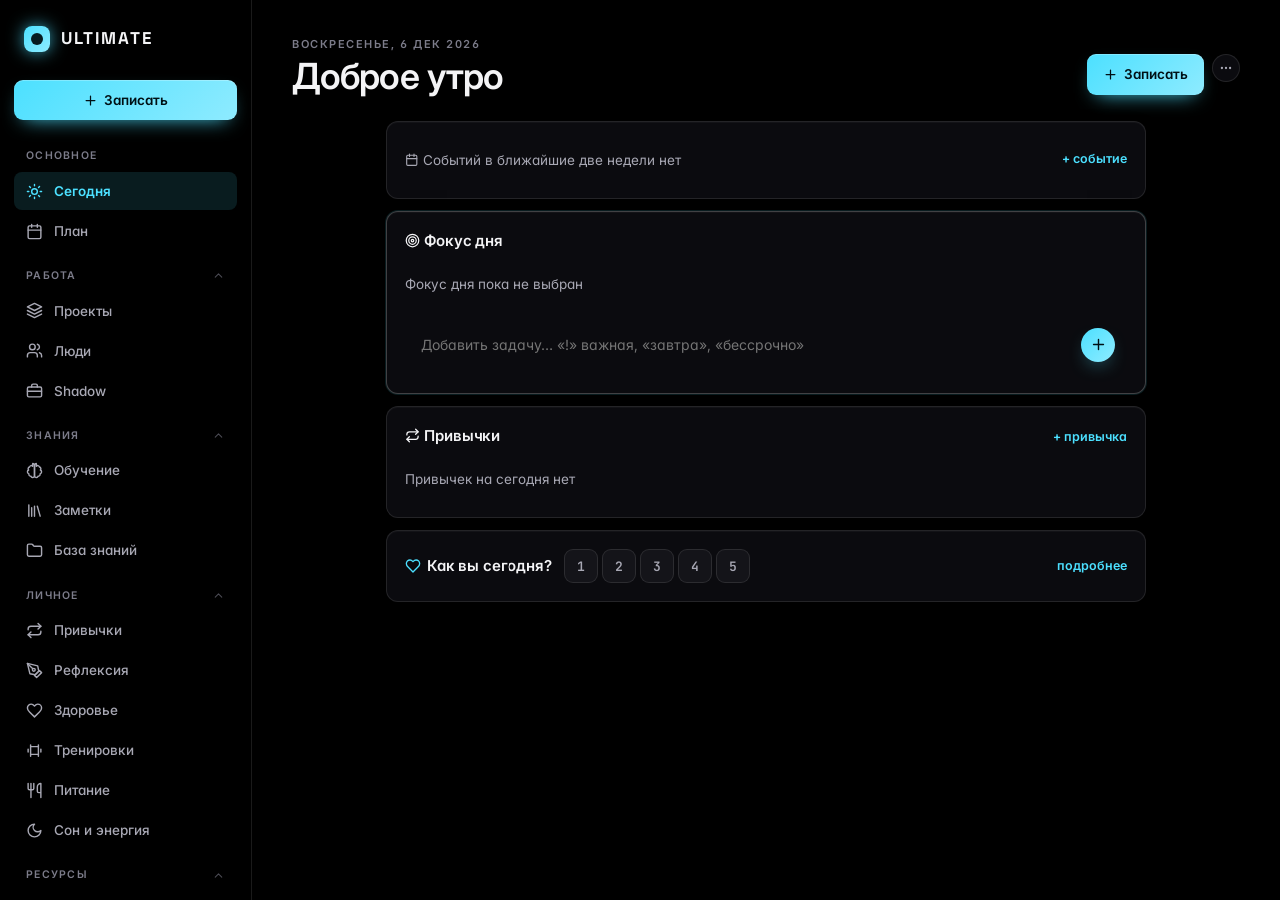
==== index.html @ a4c6749c "Реорганизация по ТЗ: единые модели задач и заметок, миграции, План, Shadow как представление, кнопка" ====
<!DOCTYPE html>
<html lang="ru">
<head>
<meta charset="UTF-8">
<meta name="viewport" content="width=device-width, initial-scale=1.0, viewport-fit=cover">
<title>ULTIMATE</title>
<meta name="description" content="ULTIMATE — личная эффективность: цели, привычки, здоровье, обучение, финансы, рефлексия.">
<meta name="theme-color" content="#F5F6F8" media="(prefers-color-scheme: light)">
<meta name="theme-color" content="#000000" media="(prefers-color-scheme: dark)">
<meta name="color-scheme" content="light dark">
<meta name="mobile-web-app-capable" content="yes">
<meta name="apple-mobile-web-app-capable" content="yes">
<meta name="apple-mobile-web-app-status-bar-style" content="black-translucent">
<meta name="apple-mobile-web-app-title" content="ULTIMATE">
<link rel="manifest" href="manifest.webmanifest">
<link rel="icon" href="icons/icon.svg" type="image/svg+xml">
<link rel="apple-touch-icon" href="icons/icon-180.png">
<link rel="preconnect" href="https://fonts.googleapis.com">
<link rel="preconnect" href="https://fonts.gstatic.com" crossorigin>
<link rel="stylesheet" href="https://fonts.googleapis.com/css2?family=Space+Grotesk:wght@500;600;700&family=Inter:wght@400;500;600;700&family=JetBrains+Mono:wght@400;500;600&display=swap">
<link rel="stylesheet" href="src/styles.css">
<link rel="stylesheet" href="src/css/plan.css">
<link rel="stylesheet" href="src/css/projects.css">
<link rel="stylesheet" href="src/css/people.css">
<link rel="stylesheet" href="src/css/notes.css">
<link rel="stylesheet" href="src/css/kb.css">
<link rel="stylesheet" href="src/css/habits.css">
<link rel="stylesheet" href="src/css/learning.css">
<link rel="stylesheet" href="src/css/journal.css">
<link rel="stylesheet" href="src/css/body.css">
</head>
<body>
<div id="app">
  <aside id="sidebar"></aside>
  <main id="main"><div id="page"></div></main>
</div>
<div id="modals"></div>
<div id="toasts"></div>
<div id="tooltip" role="tooltip"></div>
<canvas id="confetti"></canvas>
<script type="module" src="src/app.js"></script>
<script type="module" src="src/pwa.js"></script>
</body>
</html>
---- src/styles.css ----
/* ============================================================
   ULTIMATE — тема Deep Space: чёрный фон, редкие звёзды, циановый акцент.
   Шрифты: Space Grotesk (заголовки), Inter (текст), JetBrains Mono (цифры и моно).
   ============================================================ */
:root {
  --bg: #000000;
  --bg-glow-1: rgba(76, 224, 255, 0.13);
  --bg-glow-2: rgba(76, 224, 255, 0.04);
  --stars: 0.55;
  --surface: #0B0B0F;
  --surface-2: #141419;
  --surface-3: #1E1E25;
  --glass: rgba(0, 0, 0, 0.72);
  --fg: #F4F4F6;
  --fg-2: #A8A8B4;
  --fg-3: #7C7C8A;
  --line: rgba(255, 255, 255, 0.10);
  --line-2: rgba(255, 255, 255, 0.22);
  --accent: #4CE0FF;
  --accent-2: #8EEBFF;
  --accent-ink: #001015;
  --accent-soft: rgba(76, 224, 255, 0.12);
  --gold: #E2C068;
  --gold-soft: rgba(226, 192, 104, 0.14);
  --good: #3DDC97; --warn: #F2B544; --bad: #FF5C6C; --info: #5FA3F7;
  --good-soft: rgba(61,220,151,0.13); --warn-soft: rgba(242,181,68,0.14); --bad-soft: rgba(255,92,108,0.14); --info-soft: rgba(95,163,247,0.14);
  --c1:#4CE0FF; --c2:#3DDC97; --c3:#F2B544; --c4:#FF5C6C; --c5:#5FA3F7; --c6:#C98BFF; --c7:#2ED3C5; --c8:#C9A66B;
  --shadow: 0 1px 0 rgba(255,255,255,0.03) inset, 0 10px 30px -14px rgba(0,0,0,0.9);
  --shadow-hover: 0 1px 0 rgba(255,255,255,0.05) inset, 0 0 0 1px rgba(76,224,255,0.18), 0 24px 50px -20px rgba(0,0,0,0.9);
  --font-display: "Space Grotesk", "Inter", system-ui, sans-serif;
  --font-num: "JetBrains Mono", ui-monospace, SFMono-Regular, Menlo, monospace;
  --font-body: "Inter", system-ui, -apple-system, sans-serif;
  --font-mono: "JetBrains Mono", ui-monospace, SFMono-Regular, Menlo, monospace;
  --radius: 12px; --radius-s: 8px; --radius-xs: 6px;
  --shadow-modal: 0 40px 100px -20px rgba(0,0,0,0.45);
  --ease: cubic-bezier(.2,.8,.2,1);
  --spring: cubic-bezier(.34,1.56,.64,1);
  color-scheme: dark;
}

:root[data-theme="light"], :root:not([data-theme="dark"]).sys-light {
  --bg: #F5F6F8;
  --bg-glow-1: rgba(14, 165, 199, 0.10);
  --bg-glow-2: rgba(14, 165, 199, 0.04);
  --stars: 0;
  --surface: #FFFFFF;
  --surface-2: #EEF0F3;
  --surface-3: #E2E5EA;
  --glass: rgba(255, 255, 255, 0.78);
  --fg: #0E0F12;
  --fg-2: #4F535E;
  --fg-3: #767A86;
  --line: rgba(14, 15, 18, 0.09);
  --line-2: rgba(14, 15, 18, 0.16);
  --accent: #0891B2;
  --accent-2: #06B6D4;
  --accent-ink: #FFFFFF;
  --accent-soft: rgba(8, 145, 178, 0.11);
  --gold: #B8860B;
  --gold-soft: rgba(184, 134, 11, 0.12);
  --good: #16A34A; --warn: #D97706; --bad: #DC2626; --info: #2563EB;
  --good-soft: rgba(22,163,74,0.12); --warn-soft: rgba(217,119,6,0.14); --bad-soft: rgba(220,38,38,0.12); --info-soft: rgba(37,99,235,0.12);
  --c1:#0891B2; --c2:#16A34A; --c3:#D97706; --c4:#DC2626; --c5:#2563EB; --c6:#9333EA; --c7:#0D9488; --c8:#7C5E2A;
  --shadow: 0 1px 2px rgba(14,15,18,0.04), 0 8px 24px -12px rgba(14,15,18,0.10);
  --shadow-hover: 0 2px 4px rgba(14,15,18,0.05), 0 18px 40px -16px rgba(14,15,18,0.18);
  color-scheme: light;
}

* { box-sizing: border-box; }
html { scroll-behavior: smooth; }
html, body { height: 100%; }
html { background: var(--bg); }
body {
  margin: 0; background: var(--bg); color: var(--fg);
  font-family: var(--font-body); font-size: 14.5px; line-height: 1.5;
  -webkit-font-smoothing: antialiased; -moz-osx-font-smoothing: grayscale;
  font-feature-settings: "cv11", "ss01", "tnum";
  transition: background-color .4s var(--ease), color .4s var(--ease);
}
body::before {
  content: ""; position: fixed; inset: 0; z-index: -1; pointer-events: none;
  background:
    radial-gradient(900px 600px at 100% -10%, var(--bg-glow-1), transparent 60%),
    radial-gradient(700px 500px at 0% 110%, var(--bg-glow-2), transparent 60%);
  transition: opacity .6s;
}
/* Звёзды: несколько слоёв точек разного размера, видны только в тёмной теме */
body::after {
  content: ""; position: fixed; inset: 0; z-index: -1; pointer-events: none; opacity: var(--stars);
  background-image:
    radial-gradient(1px 1px at 12% 18%, #fff 50%, transparent 51%),
    radial-gradient(1px 1px at 33% 7%, #fff 50%, transparent 51%),
    radial-gradient(1.5px 1.5px at 58% 22%, #fff 50%, transparent 51%),
    radial-gradient(1px 1px at 79% 12%, #fff 50%, transparent 51%),
    radial-gradient(1px 1px at 91% 38%, #fff 50%, transparent 51%),
    radial-gradient(1px 1px at 66% 48%, #fff 50%, transparent 51%),
    radial-gradient(1.5px 1.5px at 24% 56%, #fff 50%, transparent 51%),
    radial-gradient(1px 1px at 45% 71%, #fff 50%, transparent 51%),
    radial-gradient(1px 1px at 85% 77%, #fff 50%, transparent 51%),
    radial-gradient(1px 1px at 8% 86%, #fff 50%, transparent 51%),
    radial-gradient(1.5px 1.5px at 52% 92%, #fff 50%, transparent 51%),
    radial-gradient(1px 1px at 70% 90%, #fff 50%, transparent 51%),
    radial-gradient(1px 1px at 38% 33%, #fff 50%, transparent 51%),
    radial-gradient(2px 2px at 96% 62%, var(--accent) 50%, transparent 51%),
    radial-gradient(1px 1px at 17% 41%, #fff 50%, transparent 51%);
  transition: opacity .6s;
}
button, input, select, textarea { font: inherit; color: inherit; }
button { cursor: pointer; }
a { color: var(--accent); text-decoration: none; }
h1, h2, h3, h4 { margin: 0; text-wrap: balance; letter-spacing: -0.01em; }
h2, h3, h4 { font-family: var(--font-body); font-weight: 600; }
p { margin: 0; }
svg[aria-hidden="true"] { width: 1em; height: 1em; vertical-align: -0.15em; flex-shrink: 0; }
::selection { background: var(--accent); color: var(--accent-ink); }
* { scrollbar-width: thin; scrollbar-color: var(--line-2) transparent; }
*::-webkit-scrollbar { width: 8px; height: 8px; }
*::-webkit-scrollbar-thumb { background: var(--line-2); border-radius: 8px; border: 2px solid transparent; background-clip: padding-box; }
*::-webkit-scrollbar-track { background: transparent; }

/* ---------- Layout ---------- */
#app { display: grid; grid-template-columns: 252px 1fr; min-height: 100%; }
#sidebar {
  position: sticky; top: 0; height: 100vh; display: flex; flex-direction: column; gap: 2px;
  padding: 22px 14px 16px; overflow-y: auto;
  background: var(--glass); backdrop-filter: blur(24px) saturate(1.4); -webkit-backdrop-filter: blur(24px) saturate(1.4);
  border-right: 1px solid var(--line);
}
#sidebar .brand { font-family: var(--font-display); font-weight: 700; font-size: 17px; letter-spacing: 0.12em; text-transform: uppercase; padding: 4px 10px 22px; display: flex; align-items: center; gap: 11px; }
#sidebar .brand .logo { width: 26px; height: 26px; border-radius: 8px; background: linear-gradient(135deg, var(--accent), var(--accent-2)); box-shadow: 0 0 18px -2px var(--accent); position: relative; }
#sidebar .brand .logo::after { content: ""; position: absolute; inset: 7px; border-radius: 50%; background: var(--accent-ink); opacity: .95; }
#sidebar .group { font-size: 10.5px; text-transform: uppercase; letter-spacing: 0.12em; color: var(--fg-3); font-weight: 600; padding: 16px 12px 6px; }
#sidebar nav { position: relative; display: flex; flex-direction: column; gap: 2px; }
#sidebar .indicator { position: absolute; left: 0; width: 100%; height: 38px; border-radius: 8px; background: var(--accent-soft); z-index: 0; transition: transform .35s var(--spring), opacity .2s; pointer-events: none; opacity: 0; }
.nav-item { position: relative; z-index: 1; display: flex; align-items: center; gap: 11px; padding: 9px 12px; height: 38px; border-radius: 8px; color: var(--fg-2); font-weight: 500; font-size: 13.5px; transition: color .2s, background .2s; }
.nav-item svg { width: 17px; height: 17px; flex-shrink: 0; transition: transform .25s var(--spring); }
.nav-item .t-short, .nav-more { display: none; }
.nav-item:hover { color: var(--fg); }
.nav-item:hover svg { transform: translateY(-1px) scale(1.08); }
.nav-item.active { color: var(--accent); font-weight: 600; }
#sidebar .foot { margin-top: auto; padding: 14px 6px 0; display: flex; align-items: center; justify-content: space-between; gap: 8px; border-top: 1px solid var(--line); }
#sidebar .foot .hint { font-size: 12px; color: var(--fg-3); }
.theme-toggle { width: 34px; height: 34px; border-radius: 50%; border: 1px solid var(--line); background: var(--surface); display: grid; place-items: center; color: var(--fg-2); transition: transform .3s var(--spring), color .2s; }
.theme-toggle:hover { transform: rotate(20deg) scale(1.05); color: var(--fg); }
.theme-toggle svg { width: 16px; height: 16px; }
#main { min-width: 0; }
#page { max-width: 1120px; margin: 0 auto; padding: 36px 40px 80px; }

/* ---------- Page furniture ---------- */
.page-head { display: flex; align-items: flex-end; justify-content: space-between; gap: 14px; margin-bottom: 26px; flex-wrap: wrap; }
.page-head .eyebrow { font-size: 11px; color: var(--fg-3); letter-spacing: 0.14em; text-transform: uppercase; font-weight: 600; margin-bottom: 6px; }
.page-head h1 { font-family: var(--font-display); font-size: 36px; font-weight: 600; line-height: 1; letter-spacing: -0.025em; }
.page-head .actions { display: flex; gap: 8px; flex-wrap: wrap; }
.section-title { display: flex; align-items: baseline; justify-content: space-between; margin: 26px 0 12px; gap: 10px; flex-wrap: wrap; }
.section-title h2 { font-size: 15px; font-weight: 600; letter-spacing: -0.005em; }
.section-title:first-child { margin-top: 0; }
.link { background: none; border: 0; color: var(--accent); font-weight: 600; font-size: 12.5px; padding: 0; transition: opacity .2s; }
.link:hover { opacity: .75; }

.card {
  background: var(--surface); border-radius: var(--radius); padding: 18px;
  box-shadow: var(--shadow); border: 1px solid var(--line); min-width: 0;
  transition: transform .35s var(--ease), box-shadow .35s var(--ease), border-color .3s;
}
.card:hover { box-shadow: var(--shadow-hover); border-color: var(--line-2); }
.card.pad-0 { padding: 0; overflow: hidden; }
.card h3 { font-size: 14px; font-weight: 600; margin-bottom: 10px; }
.stack { display: flex; flex-direction: column; gap: 12px; }
.stack.tight { gap: 6px; }
.row { display: flex; align-items: center; gap: 10px; }
.row.between { justify-content: space-between; }
.row.wrap { flex-wrap: wrap; }
.row.top { align-items: flex-start; }
.grow { flex: 1; min-width: 0; }
.grid-2 { display: grid; grid-template-columns: 1fr 1fr; gap: 14px; }
.grid-3 { display: grid; grid-template-columns: repeat(3, 1fr); gap: 14px; }
.grid-4 { display: grid; grid-template-columns: repeat(4, 1fr); gap: 14px; }
.grid-auto { display: grid; grid-template-columns: repeat(auto-fill, minmax(230px, 1fr)); gap: 14px; }
@media (max-width: 700px) { .grid-3, .grid-4 { grid-template-columns: 1fr 1fr; } }
@media (max-width: 480px) { .grid-2, .grid-3 { grid-template-columns: 1fr; } .grid-4 { grid-template-columns: 1fr 1fr; } .stat .value { font-size: 22px; } }

.label { font-size: 12px; color: var(--fg-2); font-weight: 500; }
.label.caps { text-transform: uppercase; letter-spacing: 0.1em; font-size: 10.5px; font-weight: 600; color: var(--fg-3); }
.value { font-family: var(--font-num); font-weight: 500; font-size: 24px; letter-spacing: -0.02em; font-variant-numeric: tabular-nums; line-height: 1.05; }
.value small { white-space: nowrap; font-size: 12.5px; font-weight: 500; color: var(--fg-3); margin-left: 4px; letter-spacing: 0; font-family: var(--font-body); }
.muted { color: var(--fg-2); }
.faint { color: var(--fg-3); }
.tiny { font-size: 12.5px; }
.small { font-size: 13px; }
.bold { font-weight: 600; }
.mono { font-family: var(--font-mono); font-variant-numeric: tabular-nums; font-size: 0.95em; }
.good { color: var(--good); } .warn { color: var(--warn); } .bad { color: var(--bad); } .accent { color: var(--accent); } .gold { color: var(--gold); }
.strike { text-decoration: line-through; color: var(--fg-3); }
.ellipsis { overflow: hidden; text-overflow: ellipsis; white-space: nowrap; }

.pill { display: inline-flex; align-items: center; gap: 5px; padding: 3px 9px; border-radius: 999px; font-size: 11.5px; font-weight: 600; background: var(--surface-2); color: var(--fg-2); white-space: nowrap; letter-spacing: 0.01em; }
.pill.good { background: var(--good-soft); color: var(--good); }
.pill.warn { background: var(--warn-soft); color: var(--warn); }
.pill.bad { background: var(--bad-soft); color: var(--bad); }
.pill.accent { background: var(--accent-soft); color: var(--accent); }
.pill.info { background: var(--info-soft); color: var(--info); }
.pill.gold { background: var(--gold-soft); color: var(--gold); }
.dot { width: 8px; height: 8px; border-radius: 50%; background: currentColor; display: inline-block; flex-shrink: 0; }

.chips { display: flex; gap: 8px; overflow-x: auto; padding-bottom: 4px; scrollbar-width: none; }
.chips::-webkit-scrollbar { display: none; }
.chip { border: 1px solid var(--line); background: var(--surface); border-radius: 999px; padding: 7px 13px; font-size: 12.5px; font-weight: 500; color: var(--fg-2); white-space: nowrap; transition: all .2s var(--ease); }
.chip:hover { border-color: var(--line-2); color: var(--fg); transform: translateY(-1px); }
.chip.active { background: var(--fg); color: var(--bg); border-color: var(--fg); }

.btn {
  border: 0; border-radius: 9px; padding: 10px 16px; font-weight: 600; font-size: 13.5px;
  background: linear-gradient(135deg, var(--accent), var(--accent-2)); color: var(--accent-ink);
  display: inline-flex; align-items: center; gap: 6px; justify-content: center; white-space: nowrap;
  box-shadow: 0 8px 20px -10px var(--accent), inset 0 1px 0 rgba(255,255,255,0.25);
  transition: transform .2s var(--spring), box-shadow .25s, filter .2s;
}
.btn:hover { transform: translateY(-1px); box-shadow: 0 12px 26px -10px var(--accent), inset 0 1px 0 rgba(255,255,255,0.25); filter: brightness(1.04); }
.btn:active { transform: translateY(0) scale(.98); }
.btn svg { width: 15px; height: 15px; }
.btn.secondary { background: var(--surface-2); color: var(--fg); box-shadow: none; border: 1px solid var(--line); }
.btn.secondary:hover { box-shadow: none; background: var(--surface-3); }
.btn.ghost { background: none; color: var(--fg-2); box-shadow: none; }
.btn.ghost:hover { box-shadow: none; color: var(--fg); background: var(--surface-2); }
.btn.danger { background: var(--bad-soft); color: var(--bad); box-shadow: none; }
.btn.danger:hover { box-shadow: none; }
.btn.good { background: var(--good-soft); color: var(--good); box-shadow: none; }
.btn.good:hover { box-shadow: none; }
.btn.sm { padding: 6px 11px; font-size: 12.5px; border-radius: 7px; }
.btn.block { width: 100%; }
.btn:disabled { opacity: 0.5; cursor: default; transform: none; }
.icon-btn { width: 34px; height: 34px; border-radius: 50%; border: 1px solid var(--line); background: var(--surface); display: grid; place-items: center; color: var(--fg-2); flex-shrink: 0; transition: all .2s var(--spring); }
.icon-btn:hover { color: var(--fg); background: var(--surface-2); transform: scale(1.06); }
.icon-btn:active { transform: scale(.94); }
.icon-btn.primary { background: linear-gradient(135deg, var(--accent), var(--accent-2)); color: var(--accent-ink); border: 0; box-shadow: 0 8px 20px -10px var(--accent); }
.icon-btn svg { width: 17px; height: 17px; }
.icon-btn.sm { width: 28px; height: 28px; } .icon-btn.sm svg { width: 14px; height: 14px; }
.btn:focus-visible, .icon-btn:focus-visible, .chip:focus-visible, .nav-item:focus-visible, .check:focus-visible { outline: 2px solid var(--accent); outline-offset: 2px; }

/* ---------- Lists ---------- */
.list { display: flex; flex-direction: column; }
.list-item { display: flex; align-items: center; gap: 12px; padding: 11px 6px; margin: 0 -6px; border-bottom: 1px solid var(--line); border-radius: 10px; transition: background .2s; }
.list-item:last-child { border-bottom: 0; }
.list-item:hover { background: var(--surface-2); border-bottom-color: transparent; }
.list-item .main { flex: 1; min-width: 0; }
.list-item .title { font-weight: 500; font-size: 13.5px; }
.list-item .sub { font-size: 12px; color: var(--fg-2); margin-top: 2px; }
.list-item.clickable { cursor: pointer; }
.list-item.clickable:hover .title { color: var(--accent); }
.check { width: 22px; height: 22px; border-radius: 50%; border: 1.5px solid var(--line-2); background: var(--surface); display: grid; place-items: center; flex-shrink: 0; padding: 0; color: #fff; transition: all .25s var(--spring); }
.check:hover { border-color: var(--accent); transform: scale(1.08); }
.check svg { width: 12px; height: 12px; opacity: 0; transform: scale(.4); transition: all .25s var(--spring); }
.check.on { background: var(--good); border-color: var(--good); animation: pop-check .4s var(--spring); }
.check.on svg { opacity: 1; transform: scale(1); }
.check.sq { border-radius: 7px; }
@keyframes pop-check { 0% { transform: scale(.8) } 60% { transform: scale(1.15) } 100% { transform: scale(1) } }

/* ---------- Progress ---------- */
.bar { height: 7px; border-radius: 999px; background: var(--surface-2); overflow: hidden; position: relative; }
.bar > i { display: block; height: 100%; background: linear-gradient(90deg, var(--accent), var(--accent-2)); border-radius: 999px; box-shadow: 0 0 10px -2px var(--accent); transition: width .9s var(--ease); position: relative; }
.bar > i::after { content: ""; position: absolute; inset: 0; background: linear-gradient(90deg, transparent, rgba(255,255,255,.35), transparent); transform: translateX(-100%); animation: shimmer 2.8s ease-in-out infinite; }
.bar.thin { height: 5px; }
.bar.good > i { background: var(--good); } .bar.warn > i { background: var(--warn); } .bar.bad > i { background: var(--bad); } .bar.info > i { background: var(--info); }
@keyframes shimmer { 0%, 60% { transform: translateX(-100%) } 100% { transform: translateX(100%) } }
@media (prefers-reduced-motion: reduce) { .bar > i::after { animation: none; } }

/* ---------- Stat tiles ---------- */
.stat { background: var(--surface); border-radius: var(--radius); padding: 16px 18px; border: 1px solid var(--line); box-shadow: var(--shadow); display: flex; flex-direction: column; gap: 7px; min-width: 0; position: relative; overflow: hidden; transition: transform .35s var(--ease), box-shadow .35s var(--ease), border-color .3s; }
.stat::before { content: ""; position: absolute; top: -40px; right: -40px; width: 120px; height: 120px; border-radius: 50%; background: radial-gradient(circle, var(--accent-soft), transparent 70%); opacity: 0; transition: opacity .4s; }
.stat:hover { transform: translateY(-2px); box-shadow: var(--shadow-hover); border-color: var(--line-2); }
.stat:hover::before { opacity: 1; }
.stat .label { display: flex; align-items: center; gap: 6px; }
.stat .value { font-size: clamp(20px, 2.6vw, 28px); white-space: nowrap; }
.stat .sub { font-size: 11.5px; color: var(--fg-3); }

/* ---------- Forms ---------- */
.form { display: flex; flex-direction: column; gap: 12px; }
.field { display: flex; flex-direction: column; gap: 5px; }
.field > label { font-size: 11.5px; color: var(--fg-2); font-weight: 600; letter-spacing: 0.01em; }
.field input, .field select, .field textarea, .input { width: 100%; border: 1px solid var(--line); background: var(--surface-2); border-radius: 9px; padding: 10px 12px; font-size: 14px; color: var(--fg); outline: none; transition: border-color .2s, box-shadow .2s, background .2s; }
.field input:hover, .field select:hover, .field textarea:hover, .input:hover { border-color: var(--line-2); }
.field input:focus, .field select:focus, .field textarea:focus, .input:focus { border-color: var(--accent); background: var(--surface); box-shadow: 0 0 0 4px var(--accent-soft); }
.field textarea { min-height: 80px; resize: vertical; }
.field .hint { font-size: 11.5px; color: var(--fg-3); }
.form-row { display: grid; grid-template-columns: repeat(auto-fit, minmax(120px, 1fr)); gap: 10px; }
.inline-input { border: 1px solid transparent; background: transparent; padding: 4px 6px; border-radius: 6px; width: 100%; }
.inline-input:focus { border-color: var(--line); background: var(--bg); outline: none; }
.seg { display: inline-flex; background: var(--surface-2); border-radius: 9px; padding: 3px; gap: 2px; border: 1px solid var(--line); }
.seg button { border: 0; background: transparent; padding: 6px 13px; border-radius: 8px; font-size: 12.5px; font-weight: 600; color: var(--fg-2); transition: all .25s var(--ease); }
.seg button:hover { color: var(--fg); }
.seg button.active { background: var(--surface); color: var(--fg); box-shadow: 0 1px 3px rgba(0,0,0,.08), 0 0 0 1px var(--line); }
.rating { display: inline-flex; gap: 5px; }
.rating button { width: 36px; height: 36px; border-radius: 10px; border: 1px solid var(--line); background: var(--surface-2); font-weight: 600; color: var(--fg-2); transition: all .2s var(--spring); }
.rating button:hover { transform: translateY(-2px) scale(1.06); border-color: var(--line-2); }
.rating button.active { background: linear-gradient(135deg, var(--accent), var(--accent-2)); border-color: transparent; color: var(--accent-ink); transform: scale(1.08); box-shadow: 0 8px 18px -8px var(--accent); }

/* ---------- Modal ---------- */
.modal-backdrop { position: fixed; inset: 0; background: rgba(8,8,12,0.45); backdrop-filter: blur(8px); -webkit-backdrop-filter: blur(8px); display: flex; align-items: center; justify-content: center; z-index: 100; padding: 16px; animation: fade .2s; }
.modal { background: var(--surface); border-radius: 16px; width: 100%; max-width: 560px; max-height: calc(100vh - 32px); overflow-y: auto; box-shadow: var(--shadow-modal); border: 1px solid var(--line-2); animation: pop .32s var(--spring); }
.modal.wide { max-width: 760px; }
.modal-head { display: flex; align-items: center; justify-content: space-between; padding: 20px 22px 10px; }
.modal-head h2 { font-family: var(--font-display); font-size: 22px; font-weight: 600; letter-spacing: -0.02em; }
.modal-body { padding: 6px 22px 16px; }
.modal-foot { display: flex; justify-content: flex-end; gap: 8px; padding: 10px 22px 20px; flex-wrap: wrap; }
.modal-foot .left { margin-right: auto; }
@keyframes fade { from { opacity: 0 } to { opacity: 1 } }
@keyframes pop { from { transform: translateY(14px) scale(.97); opacity: 0 } to { transform: none; opacity: 1 } }
@media (max-width: 600px) {
  .modal-backdrop { align-items: flex-end; padding: 0; }
  .modal { border-radius: 20px 20px 0 0; max-height: 92vh; border-bottom: 0; }
  .modal-foot { padding-bottom: calc(16px + env(safe-area-inset-bottom, 0px)); }
}
/* ---------- Боковое меню (телефон) ---------- */
.drawer-backdrop { position: fixed; inset: 0; z-index: 110; background: rgba(0,0,0,0); transition: background .25s; }
.drawer-backdrop.open { background: rgba(0,0,0,.55); }
.drawer-backdrop.closing { background: rgba(0,0,0,0); }
.drawer { position: absolute; top: 0; bottom: 0; left: 0; width: min(300px, 84vw); background: var(--surface); border-right: 1px solid var(--line-2); display: flex; flex-direction: column; transform: translateX(-100%); transition: transform .28s var(--ease); box-shadow: 30px 0 80px -30px rgba(0,0,0,.8); padding: calc(10px + env(safe-area-inset-top, 0px)) 12px calc(12px + env(safe-area-inset-bottom, 0px)); overflow-y: auto; }
.drawer-backdrop.open .drawer { transform: none; }
.drawer-backdrop.closing .drawer { transform: translateX(-100%); }
.drawer-head { display: flex; align-items: center; justify-content: space-between; padding: 6px 4px 12px; }
.drawer-head .brand { font-family: var(--font-display); font-weight: 700; font-size: 16px; letter-spacing: 0.12em; text-transform: uppercase; display: flex; align-items: center; gap: 10px; }
.drawer-head .logo { width: 24px; height: 24px; border-radius: 7px; background: linear-gradient(135deg, var(--accent), var(--accent-2)); box-shadow: 0 0 16px -2px var(--accent); position: relative; }
.drawer-head .logo::after { content: ""; position: absolute; inset: 6px; border-radius: 50%; background: var(--accent-ink); opacity: .95; }
.drawer-nav { display: flex; flex-direction: column; gap: 2px; }
.drawer-nav .group { font-size: 10.5px; text-transform: uppercase; letter-spacing: 0.12em; color: var(--fg-3); font-weight: 600; padding: 14px 12px 6px; }
.drawer-nav .nav-item { display: flex; flex-direction: row; align-items: center; gap: 12px; padding: 11px 12px; height: auto; min-height: 44px; border-radius: 10px; font-size: 14px; font-weight: 500; color: var(--fg-2); text-align: left; }
.drawer-nav .nav-item svg { width: 19px; height: 19px; }
.drawer-nav .nav-item.active { background: var(--accent-soft); color: var(--accent); font-weight: 600; }
.drawer-foot { margin-top: auto; padding: 14px 4px 0; border-top: 1px solid var(--line); display: flex; align-items: center; justify-content: space-between; gap: 8px; }

/* ---------- Проекты ---------- */
.pgrid { grid-template-columns: repeat(auto-fill, minmax(300px, 1fr)); }
.pcard { border-left: 3px solid var(--pc); }
.pcard.is-done { opacity: .72; }
.pcard-title { font-weight: 600; font-size: 15.5px; cursor: pointer; letter-spacing: -0.01em; color: var(--fg); display: flex; align-items: center; gap: 4px; }
.pcard-title svg { width: 14px; height: 14px; color: var(--fg-3); }
.stream.is-done { opacity: .7; }
.pcard-title:hover { color: var(--accent); }
.pcard-desc { display: -webkit-box; -webkit-line-clamp: 2; -webkit-box-orient: vertical; overflow: hidden; }
.pcard-next { background: var(--surface-2); border-radius: var(--radius-s); padding: 8px 10px; }
.pcard-next svg { color: var(--accent); }
.plog { display: flex; flex-direction: column; gap: 4px; border-top: 1px solid var(--line); padding-top: 8px; }
.plog-item { display: flex; align-items: flex-start; gap: 8px; font-size: 12.5px; }
.plog-date { color: var(--fg-3); font-size: 11px; white-space: nowrap; padding-top: 2px; min-width: 52px; }
.plog-text { flex: 1; min-width: 0; color: var(--fg-2); white-space: pre-wrap; }
.plog-del { width: 22px; height: 22px; opacity: 0; transition: opacity .2s; }
.plog-item:hover .plog-del { opacity: 1; }
@media (hover: none) { .plog-del { opacity: .6; } }
.pnotes { white-space: pre-wrap; font-size: 14px; line-height: 1.55; }

/* ---------- Визуализация целей ---------- */
.vstatement { cursor: pointer; background: linear-gradient(135deg, var(--surface), var(--surface-2)); }
.vstatement-text { font-family: var(--font-display); font-size: 19px; line-height: 1.45; white-space: pre-wrap; letter-spacing: -0.01em; }
.vboard { column-count: 3; column-gap: 12px; }
@media (max-width: 900px) { .vboard { column-count: 2; } }
.vtile { position: relative; break-inside: avoid; margin: 0 0 12px; border-radius: var(--radius); overflow: hidden; cursor: pointer; border: 1px solid var(--line); background: var(--surface); transition: transform .3s var(--ease), box-shadow .3s var(--ease); }
.vtile:hover { transform: translateY(-2px); box-shadow: var(--shadow-hover); }
.vimg img { display: block; width: 100%; height: 100%; object-fit: cover; }
.vimg figcaption { position: absolute; left: 0; right: 0; bottom: 0; padding: 26px 12px 10px; background: linear-gradient(180deg, transparent, rgba(0,0,0,.75)); color: #fff; font-size: 12.5px; font-weight: 500; display: flex; justify-content: space-between; align-items: flex-end; gap: 8px; }
.vimg figcaption .tag { background: rgba(255,255,255,.18); color: #fff; }
.vtext { padding: 18px 16px 14px; display: flex; flex-direction: column; gap: 10px; background: var(--accent-soft); border-color: transparent; }
.vquote { font-family: var(--font-display); font-size: 17px; line-height: 1.35; font-weight: 600; letter-spacing: -0.01em; white-space: pre-wrap; }
.vtile-ctl { position: absolute; top: 8px; right: 8px; display: flex; gap: 4px; opacity: 0; transition: opacity .2s; }
.vtile:hover .vtile-ctl { opacity: 1; }
@media (hover: none) { .vtile-ctl { opacity: .7; } }
.vtile-ctl .icon-btn { background: rgba(0,0,0,.55); color: #fff; border-color: transparent; }
.card.is-pinned { border-color: var(--accent); box-shadow: 0 0 0 1px var(--accent-soft), var(--shadow); }

/* ---------- Помощник ---------- */
.ai-fab { position: fixed; right: 22px; bottom: 22px; z-index: 90; width: 52px; height: 52px; border-radius: 50%; border: 0; background: linear-gradient(135deg, var(--accent), var(--accent-2)); color: var(--accent-ink); display: grid; place-items: center; box-shadow: 0 10px 30px -8px var(--accent), 0 0 0 1px rgba(255,255,255,.08); cursor: pointer; transition: transform .25s var(--spring), box-shadow .25s; }
.ai-fab:hover { transform: translateY(-2px) scale(1.04); }
.ai-fab svg { width: 22px; height: 22px; }
.ai-wrap { position: fixed; inset: 0; z-index: 120; }
.ai-backdrop { position: absolute; inset: 0; background: rgba(0,0,0,0); transition: background .22s; }
.ai-wrap.open .ai-backdrop { background: rgba(0,0,0,.45); }
.ai-panel { position: absolute; top: 0; right: 0; bottom: 0; width: min(440px, 100vw); background: var(--surface); border-left: 1px solid var(--line-2); display: flex; flex-direction: column; transform: translateX(100%); transition: transform .26s var(--ease); box-shadow: -30px 0 80px -30px rgba(0,0,0,.8); }
.ai-wrap.open .ai-panel { transform: none; }
.ai-head { display: flex; align-items: center; justify-content: space-between; padding: calc(12px + env(safe-area-inset-top, 0px)) 14px 10px; border-bottom: 1px solid var(--line); }
.ai-spark { width: 28px; height: 28px; border-radius: 8px; background: var(--accent-soft); color: var(--accent); display: grid; place-items: center; }
.ai-spark svg { width: 15px; height: 15px; }
.ai-model { text-transform: none; }
.ai-messages { flex: 1; overflow-y: auto; padding: 14px; display: flex; flex-direction: column; gap: 10px; }
.ai-empty { color: var(--fg-2); font-size: 13.5px; line-height: 1.5; display: flex; flex-direction: column; align-items: center; text-align: center; gap: 10px; padding: 30px 10px; }
.ai-empty svg { width: 26px; height: 26px; color: var(--accent); }
.ai-msg { display: flex; flex-direction: column; gap: 6px; max-width: 92%; }
.ai-msg.user { align-self: flex-end; align-items: flex-end; }
.ai-msg.assistant { align-self: flex-start; }
.ai-bubble { padding: 10px 13px; border-radius: 14px; font-size: 13.5px; line-height: 1.5; background: var(--surface-2); border: 1px solid var(--line); }
.ai-msg.user .ai-bubble { background: var(--accent); color: var(--accent-ink); border-color: transparent; border-bottom-right-radius: 4px; white-space: pre-wrap; }
.ai-msg.assistant .ai-bubble { border-bottom-left-radius: 4px; }
.ai-bubble p { margin: 0 0 8px; } .ai-bubble p:last-child { margin-bottom: 0; }
.ai-bubble ul, .ai-bubble ol { margin: 0 0 8px; padding-left: 20px; } .ai-bubble li { margin: 3px 0; }
.ai-bubble .ai-h { font-weight: 700; margin-top: 6px; }
.ai-bubble code { font-family: var(--font-mono); font-size: 12px; background: var(--surface-3); padding: 1px 5px; border-radius: 5px; }
.ai-typing { color: var(--fg-3); animation: ai-pulse 1s ease-in-out infinite; }
@keyframes ai-pulse { 50% { opacity: .4; } }
.ai-action { font-size: 12px; color: var(--good); background: var(--good-soft); padding: 6px 10px; border-radius: 10px; display: flex; gap: 6px; align-items: center; }
.ai-action svg { width: 13px; height: 13px; flex-shrink: 0; }
.ai-prompts { display: flex; gap: 6px; overflow-x: auto; padding: 8px 14px; border-top: 1px solid var(--line); scrollbar-width: none; }
.ai-prompts::-webkit-scrollbar { display: none; }
.ai-prompts .chip { flex-shrink: 0; font-size: 12px; padding: 6px 11px; }
.ai-setup { font-size: 13px; color: var(--fg-2); padding: 4px 0; }
.ai-form { display: flex; align-items: flex-end; gap: 8px; padding: 10px 14px calc(12px + env(safe-area-inset-bottom, 0px)); border-top: 1px solid var(--line); background: var(--surface); }
.ai-input { flex: 1; resize: none; border: 1px solid var(--line); background: var(--surface-2); border-radius: 12px; padding: 10px 12px; font-size: 14px; color: var(--fg); outline: none; max-height: 140px; line-height: 1.4; }
.ai-input:focus { border-color: var(--accent); box-shadow: 0 0 0 4px var(--accent-soft); }
.ai-form .icon-btn { width: 40px; height: 40px; }
.ai-mic.rec { background: var(--bad-soft); color: var(--bad); animation: ai-pulse 1s infinite; }
@media (max-width: 860px) {
  .ai-fab { right: 14px; bottom: calc(78px + env(safe-area-inset-bottom, 0px)); width: 48px; height: 48px; }
  .ai-panel { width: 100vw; border-left: 0; }
  .ai-input { font-size: 16px; }
}

/* ---------- Заметки ---------- */
.ngrid { grid-template-columns: repeat(auto-fill, minmax(280px, 1fr)); }
.ncard { display: flex; flex-direction: column; gap: 8px; }
.ncard-title { font-weight: 600; font-size: 15px; line-height: 1.3; cursor: pointer; letter-spacing: -0.01em; }
.ncard-title:hover { color: var(--accent); }
.ncard-src { line-height: 1.4; }
.ncard-quote { font-family: var(--font-display); font-size: 15px; line-height: 1.5; border-left: 3px solid var(--gold); padding-left: 10px; color: var(--fg); }
.ncard .tag { cursor: pointer; }
.ncard .tag.active { background: var(--accent-soft); color: var(--accent); }
.ntags { flex-wrap: wrap; overflow: visible; mask-image: none; -webkit-mask-image: none; }
.nsource { margin-bottom: 22px; }
.nsource .section-title h2 { display: flex; align-items: center; gap: 8px; font-size: 16px; }
@media (max-width: 860px) { .ntags { flex-wrap: nowrap; overflow-x: auto; } }

/* ---------- Главная ---------- */
.focus-card { border-color: var(--line-2); box-shadow: 0 0 0 1px var(--accent-soft), var(--shadow); }
.focus-item { padding: 12px 6px; }
.focus-item .title { font-size: 15.5px; font-weight: 600; }
.focus-item .check { width: 26px; height: 26px; }
.quick-add { padding: 10px 12px; }
.quick-add .input { border: 0; background: transparent; padding: 8px 4px; }
.habit-row { display: flex; flex-wrap: wrap; gap: 8px; }
.habit-chip { display: inline-flex; align-items: center; gap: 7px; padding: 8px 12px 8px 10px; border-radius: 999px; border: 1px solid var(--line); background: var(--surface-2); color: var(--fg-2); font-size: 13px; font-weight: 500; cursor: pointer; transition: all .2s var(--spring); }
.habit-chip:hover { border-color: var(--line-2); color: var(--fg); transform: translateY(-1px); }
.habit-chip.done { background: var(--good-soft); color: var(--good); border-color: transparent; }
.habit-chip.done .hc-name { text-decoration: line-through; opacity: .8; }
.habit-chip .hc-icon { font-size: 15px; line-height: 1; }
.habit-chip .hc-cnt { font-family: var(--font-mono); font-size: 11px; opacity: .8; }
.habit-row.editing .habit-chip { animation: blk-wiggle 1.8s ease-in-out infinite; }
.hc-x { display: grid; place-items: center; width: 18px; height: 18px; border-radius: 50%; background: var(--bad-soft); color: var(--bad); margin-left: 2px; }
.hc-x svg { width: 11px; height: 11px; }
.qc-grid { display: grid; grid-template-columns: repeat(2, 1fr); gap: 12px; }
.qc-grid .label { margin-bottom: 6px; }
.qc-rate { display: inline-flex; gap: 4px; align-items: center; flex-wrap: wrap; }
.qc-rate button { width: 34px; height: 34px; border-radius: 9px; border: 1px solid var(--line); background: var(--surface-2); color: var(--fg-2); font-weight: 600; font-size: 13px; font-family: var(--font-num); transition: all .2s var(--spring); }
.qc-rate button:hover { transform: translateY(-1px); border-color: var(--line-2); color: var(--fg); }
.qc-rate button.active { background: var(--accent); color: var(--accent-ink); border-color: transparent; box-shadow: 0 0 14px -4px var(--accent); }
.next-item { padding: 8px 6px; margin: 0 -6px; border-radius: 10px; cursor: pointer; gap: 10px; transition: background .2s; }
.next-item:hover { background: var(--surface-2); }
.next-item.first .bold { font-size: 15px; }
.proj-mini { cursor: pointer; padding: 6px 6px; margin: 0 -6px; border-radius: 10px; transition: background .2s; }
.proj-mini:hover { background: var(--surface-2); }
.reflect textarea { min-height: 56px; }
@media (max-width: 600px) {
  .qc-grid { grid-template-columns: 1fr; gap: 10px; }
  .qc-rate button { width: 38px; height: 38px; }
  .habit-chip { padding: 9px 12px; }
}

/* ---------- Модульные страницы ---------- */
.blocks-cols { display: grid; grid-template-columns: 1fr 1fr; gap: 14px; align-items: start; }
.block > .card, .block > form.card { margin: 0; }
.layout-item { gap: 8px; }
.layout-item.is-off .title { color: var(--fg-3); text-decoration: line-through; }
.layout-item input[type="checkbox"] { width: 18px; height: 18px; accent-color: var(--accent); }

/* ---------- Люди ---------- */
.avatar { width: 38px; height: 38px; border-radius: 12px; display: inline-grid; place-items: center; color: #fff; font-weight: 700; font-size: 13px; letter-spacing: .02em; flex-shrink: 0; text-shadow: 0 1px 2px rgba(0,0,0,.3); }
.person-card { display: block; color: var(--fg); }
.person-card:hover { color: var(--fg); }

/* ---------- База знаний ---------- */
.kb-layout { display: grid; grid-template-columns: 260px 1fr; gap: 14px; align-items: start; }
@media (max-width: 860px) { .kb-layout { grid-template-columns: 1fr; } }
.kb-sections { display: flex; flex-direction: column; gap: 2px; }
.kb-sec { display: flex; align-items: center; gap: 9px; width: 100%; text-align: left; padding: 8px 10px; border-radius: 9px; border: 0; background: none; color: var(--fg-2); font-size: 13.5px; font-weight: 500; transition: background .2s, color .2s; }
.kb-sec:hover { background: var(--surface-2); color: var(--fg); }
.kb-sec.active { background: var(--accent-soft); color: var(--accent); font-weight: 600; }
.kb-ico { width: 22px; text-align: center; font-size: 15px; }
.kb-item { cursor: pointer; padding: 12px 14px; }
.kb-item:hover { border-color: var(--line-2); }
.kb-title { font-size: 22px; font-weight: 600; letter-spacing: -0.02em; }
.kb-body { font-size: 14.5px; line-height: 1.6; }
.kb-body p { margin: 0 0 10px; } .kb-body ul, .kb-body ol { margin: 0 0 10px; padding-left: 22px; } .kb-body li { margin: 3px 0; }
.kb-body .kb-h { font-weight: 700; margin: 16px 0 6px; } .kb-body h3.kb-h { font-size: 18px; } .kb-body h4.kb-h { font-size: 16px; } .kb-body h5.kb-h { font-size: 14.5px; }
.kb-body code { font-family: var(--font-mono); font-size: 12.5px; background: var(--surface-2); padding: 1px 5px; border-radius: 5px; }
.kb-quote { border-left: 3px solid var(--accent); padding: 4px 12px; margin: 0 0 10px; color: var(--fg-2); font-style: italic; }
.kb-editor { width: 100%; font-family: var(--font-mono); font-size: 13.5px; line-height: 1.55; min-height: 320px; }

/* ---------- Режим редактирования экрана ---------- */
.page-editing [data-block-id] { position: relative; }
.blk-edit { outline: 1.5px dashed var(--accent); outline-offset: 4px; border-radius: var(--radius); animation: blk-wiggle 2.4s ease-in-out infinite; }
.blk-edit:nth-child(2n) { animation-delay: -1.2s; }
@keyframes blk-wiggle { 0%, 100% { transform: rotate(0deg); } 25% { transform: rotate(-.25deg); } 75% { transform: rotate(.25deg); } }
.blk-tools { position: absolute; top: -12px; left: 10px; right: 10px; z-index: 5; display: flex; align-items: center; gap: 6px; pointer-events: none; }
.blk-tools > * { pointer-events: auto; }
.blk-handle { display: grid; place-items: center; width: 28px; height: 28px; border-radius: 8px; background: var(--accent); color: var(--accent-ink); cursor: grab; touch-action: none; box-shadow: 0 6px 16px -6px var(--accent); }
.blk-handle svg { width: 15px; height: 15px; }
.blk-name { font-size: 11px; font-weight: 600; background: var(--surface); border: 1px solid var(--line-2); padding: 3px 8px; border-radius: 999px; color: var(--fg-2); max-width: 60%; overflow: hidden; text-overflow: ellipsis; white-space: nowrap; }
.blk-hide { margin-left: auto; width: 26px; height: 26px; border-radius: 50%; border: 1px solid var(--line-2); background: var(--surface); color: var(--fg-2); display: grid; place-items: center; }
.blk-hide:hover { color: var(--bad); border-color: var(--bad); }
.blk-hide svg { width: 13px; height: 13px; }
.blk-dragging { opacity: .35; animation: none; }
.blk-ghost { position: fixed; z-index: 1000; pointer-events: none; opacity: .85; transform: scale(1.02); box-shadow: 0 30px 60px -20px rgba(0,0,0,.8); border-radius: var(--radius); background: var(--surface); animation: none; }
.blk-ghost .blk-tools { display: none; }
.edit-bar { position: sticky; top: 8px; z-index: 30; background: var(--surface); border: 1px solid var(--accent); border-radius: 14px; padding: 10px 14px; margin-bottom: 16px; box-shadow: 0 10px 30px -14px var(--accent); }
.page-editing .blocks-cols > .stack:empty, .page-editing .grid-2 > .stack:empty { min-height: 80px; border: 1.5px dashed var(--line-2); border-radius: var(--radius); }
[data-customize].active { background: var(--accent); color: var(--accent-ink); border-color: transparent; }
@media (max-width: 860px) { .edit-bar { top: calc(6px + env(safe-area-inset-top, 0px)); } .blk-tools { top: -10px; } }

/* ---------- Идеи ---------- */
.idea-dots { display: inline-flex; gap: 2px; vertical-align: middle; margin-left: 2px; }
.idea-dots i { width: 7px; height: 7px; border-radius: 50%; background: var(--surface-3); display: inline-block; }
.idea-dots.good i.on { background: var(--good); } .idea-dots.warn i.on { background: var(--warn); }

/* ---------- Календарь ---------- */
.cal-wd { display: grid; grid-template-columns: repeat(7, 1fr); gap: 6px; margin-bottom: 6px; font-size: 11px; text-transform: uppercase; letter-spacing: .1em; color: var(--fg-3); font-weight: 600; text-align: center; }
.cal-grid { display: grid; grid-template-columns: repeat(7, 1fr); gap: 6px; }
.cal-cell { min-height: 92px; background: var(--surface); border: 1px solid var(--line); border-radius: 12px; padding: 6px; cursor: pointer; transition: border-color .2s, background .2s; display: flex; flex-direction: column; gap: 4px; min-width: 0; }
.cal-cell:hover { border-color: var(--line-2); }
.cal-cell.is-out { opacity: .45; }
.cal-cell.is-today { border-color: var(--accent); box-shadow: 0 0 0 1px var(--accent-soft); }
.cal-cell.is-sel { background: var(--surface-2); }
.cal-num { font-family: var(--font-num); font-size: 12px; color: var(--fg-2); }
.cal-cell.is-today .cal-num { color: var(--accent); font-weight: 700; }
.cal-items { display: flex; flex-direction: column; gap: 3px; min-width: 0; }
.ci { font-size: 11px; line-height: 1.25; padding: 3px 6px; border-radius: 6px; background: var(--surface-2); color: var(--fg-2); border-left: 3px solid var(--fg-3); overflow: hidden; text-overflow: ellipsis; white-space: nowrap; cursor: pointer; }
.ci:hover { color: var(--fg); background: var(--surface-3); }
.ci.is-done { text-decoration: line-through; opacity: .6; }
.ci-event, .cal-dot.ci-event { border-left-color: var(--accent); }
.ci-task, .cal-dot.ci-task { border-left-color: var(--fg-2); }
.ci-deadline, .cal-dot.ci-deadline { border-left-color: var(--bad); }
.ci-shadow, .cal-dot.ci-shadow { border-left-color: var(--gold); }
.ci-commit, .cal-dot.ci-commit { border-left-color: var(--c6); }
.ci-health, .cal-dot.ci-health { border-left-color: var(--good); }
.cal-dot { width: 10px; height: 10px; border-radius: 3px; border-left: 3px solid var(--fg-3); background: var(--surface-3); display: inline-block; flex-shrink: 0; margin-right: 4px; }
.cal-row.ci-event .cal-dot { border-left-color: var(--accent); } .cal-row.ci-deadline .cal-dot { border-left-color: var(--bad); } .cal-row.ci-shadow .cal-dot { border-left-color: var(--gold); } .cal-row.ci-commit .cal-dot { border-left-color: var(--c6); } .cal-row.ci-health .cal-dot { border-left-color: var(--good); }
.cal-week { display: grid; grid-template-columns: repeat(7, 1fr); gap: 8px; }
.cal-col { background: var(--surface); border: 1px solid var(--line); border-radius: 12px; padding: 8px; min-height: 180px; display: flex; flex-direction: column; gap: 6px; min-width: 0; }
.cal-col.is-today { border-color: var(--accent); box-shadow: 0 0 0 1px var(--accent-soft); }
.cal-col-head { display: flex; align-items: baseline; gap: 6px; }
.cal-col-head b { font-family: var(--font-num); font-size: 18px; }
.cal-col-items { display: flex; flex-direction: column; gap: 4px; flex: 1; }
.cal-col .ci { white-space: normal; }
@media (max-width: 860px) {
  .cal-cell { min-height: 64px; padding: 4px; border-radius: 8px; }
  .cal-items .ci { display: none; }
  .cal-items::after { content: ""; }
  .cal-cell .cal-items { flex-direction: row; flex-wrap: wrap; gap: 3px; }
  .cal-cell .cal-items .ci { display: block; width: 7px; height: 7px; padding: 0; border-radius: 50%; border: 0; background: var(--fg-3); font-size: 0; }
  .cal-cell .cal-items .ci-event { background: var(--accent); } .cal-cell .cal-items .ci-deadline { background: var(--bad); } .cal-cell .cal-items .ci-shadow { background: var(--gold); } .cal-cell .cal-items .ci-commit { background: var(--c6); } .cal-cell .cal-items .ci-health { background: var(--good); }
  .cal-week { grid-template-columns: 1fr; }
  .cal-col { min-height: 0; flex-direction: row; align-items: flex-start; flex-wrap: wrap; }
  .cal-col-head { min-width: 54px; flex-direction: column; gap: 0; }
  .cal-col-items { min-width: 60%; }
}

/* ---------- Чемпионские послания ---------- */
.champ-line { font-family: var(--font-display); font-size: 14px; color: var(--accent); margin-top: 6px; letter-spacing: -0.005em; line-height: 1.4; max-width: 640px; cursor: pointer; }
.champ-line:hover { opacity: .85; }
.champ-src { font-size: 11px; color: var(--fg-3); font-family: var(--font-body); letter-spacing: .06em; text-transform: uppercase; margin-left: 4px; }
.tag.accent { background: var(--accent-soft); color: var(--accent); }
.page-head .champ-line { margin-top: 8px; }
@media (max-width: 860px) { .champ-line { font-size: 13px; } }

/* ---------- Toasts ---------- */
#toasts { position: fixed; bottom: 24px; left: 50%; transform: translateX(-50%); display: flex; flex-direction: column; gap: 8px; z-index: 200; pointer-events: none; }
.toast { background: var(--fg); color: var(--bg); padding: 10px 16px; border-radius: 999px; font-size: 13px; font-weight: 600; box-shadow: 0 16px 40px -10px rgba(0,0,0,0.4); animation: toast-in .4s var(--spring); display: flex; align-items: center; gap: 8px; }
.toast::before { content: ""; width: 6px; height: 6px; border-radius: 50%; background: var(--accent-2); box-shadow: 0 0 10px var(--accent-2); }
@keyframes toast-in { from { transform: translateY(16px) scale(.95); opacity: 0 } to { transform: none; opacity: 1 } }
@media (max-width: 860px) { #toasts { bottom: 96px; } }

/* ---------- Tables ---------- */
table.tbl { width: 100%; border-collapse: collapse; font-size: 13.5px; }
.tbl th { text-align: left; font-size: 10.5px; text-transform: uppercase; letter-spacing: 0.1em; color: var(--fg-3); font-weight: 600; padding: 8px 10px; border-bottom: 1px solid var(--line); }
.tbl td { padding: 10px; border-bottom: 1px solid var(--line); vertical-align: middle; transition: background .2s; }
.tbl tr:last-child td { border-bottom: 0; }
.tbl td.num, .tbl th.num { text-align: right; font-variant-numeric: tabular-nums; font-family: var(--font-num); }
.tbl tr.clickable { cursor: pointer; } .tbl tr.clickable:hover td { background: var(--surface-2); }

/* ---------- Empty ---------- */
.empty { text-align: center; padding: 32px 16px; color: var(--fg-3); font-size: 13.5px; }
.empty .big { font-size: 30px; margin-bottom: 8px; filter: grayscale(.2); }

/* ---------- Charts ---------- */
.chart { width: 100%; height: auto; display: block; overflow: visible; }
.chart text { font-family: var(--font-body); font-size: 10px; fill: var(--fg-3); }
.chart .grid { stroke: var(--line); stroke-width: 1; }
.chart rect { transition: opacity .2s, filter .2s; }
.chart rect:hover, .chart circle:hover { filter: brightness(1.15); }
.chart circle { transition: r .2s; }
.legend { display: flex; gap: 12px; flex-wrap: wrap; font-size: 12px; color: var(--fg-2); }
.legend .sw { width: 10px; height: 10px; border-radius: 3px; display: inline-block; margin-right: 5px; vertical-align: -1px; }
#tooltip { position: fixed; z-index: 300; pointer-events: none; background: var(--fg); color: var(--bg); font-size: 12px; font-weight: 600; padding: 6px 10px; border-radius: 9px; box-shadow: 0 10px 30px -10px rgba(0,0,0,.4); opacity: 0; transform: translate(-50%, -110%) translateY(4px); transition: opacity .15s, transform .15s var(--ease); white-space: nowrap; }
#tooltip.show { opacity: 1; transform: translate(-50%, -110%); }

/* ---------- Habit grid ---------- */
.hgrid { display: grid; grid-auto-flow: column; grid-template-rows: repeat(7, 12px); gap: 3px; }
.hgrid i { width: 12px; height: 12px; border-radius: 3.5px; background: var(--surface-2); display: block; transition: transform .2s var(--spring); }
.hgrid i:hover { transform: scale(1.3); }
.hgrid i.l1 { background: color-mix(in srgb, var(--accent) 35%, var(--surface-2)); }
.hgrid i.l2 { background: color-mix(in srgb, var(--accent) 65%, var(--surface-2)); }
.hgrid i.l3 { background: var(--accent); box-shadow: 0 0 10px -1px var(--accent); }
.week-dots { display: flex; gap: 4px; }
.week-dots i { width: 18px; height: 18px; border-radius: 6px; background: var(--surface-2); display: grid; place-items: center; font-size: 9px; color: var(--fg-3); font-style: normal; transition: transform .2s var(--spring); }
.week-dots i.on { background: var(--good); color: #fff; }
.week-dots i.today { outline: 2px solid var(--accent); outline-offset: 1px; }

/* ---------- Misc ---------- */
.divider { height: 1px; background: var(--line); margin: 6px 0; }
.tag { display: inline-block; padding: 2px 8px; border-radius: 6px; font-size: 11px; font-weight: 600; background: var(--surface-2); color: var(--fg-2); letter-spacing: 0.01em; }
.color-dot { width: 10px; height: 10px; border-radius: 50%; display: inline-block; flex-shrink: 0; }
.kbd { font-family: var(--font-mono); font-size: 10.5px; border: 1px solid var(--line-2); border-bottom-width: 2px; border-radius: 6px; padding: 1px 6px; color: var(--fg-2); background: var(--surface-2); }
.scroll-x { overflow-x: auto; }
details.acc > summary { cursor: pointer; font-weight: 600; list-style: none; display: flex; align-items: center; gap: 8px; }
details.acc > summary::-webkit-details-marker { display: none; }
.big-num { font-family: var(--font-num); font-weight: 500; font-size: 40px; letter-spacing: -0.03em; line-height: 1; font-variant-numeric: tabular-nums; }
.ring { width: 96px; height: 96px; }
.ring circle:nth-child(2) { transition: stroke-dashoffset 1.1s var(--ease); }

/* ---------- Появление ---------- */
#page > * { animation: rise .55s var(--ease) both; }
#page > *:nth-child(1) { animation-delay: .0s } #page > *:nth-child(2) { animation-delay: .05s } #page > *:nth-child(3) { animation-delay: .1s } #page > *:nth-child(4) { animation-delay: .15s } #page > *:nth-child(5) { animation-delay: .2s } #page > *:nth-child(n+6) { animation-delay: .25s }
#page.silent > * { animation: none; }
@keyframes rise { from { opacity: 0; transform: translateY(10px) } to { opacity: 1; transform: none } }
@media (prefers-reduced-motion: reduce) { *, *::before, *::after { animation-duration: .01ms !important; transition-duration: .01ms !important; } }

/* ---------- Командная палитра ---------- */
.cmdk-backdrop { position: fixed; inset: 0; z-index: 150; background: rgba(8,8,12,0.35); backdrop-filter: blur(10px); -webkit-backdrop-filter: blur(10px); display: flex; align-items: flex-start; justify-content: center; padding-top: 14vh; animation: fade .15s; }
.cmdk { width: 100%; max-width: 580px; background: var(--surface); border: 1px solid var(--line-2); border-radius: 20px; box-shadow: var(--shadow-modal); overflow: hidden; animation: pop .3s var(--spring); margin: 0 16px; }
.cmdk input { width: 100%; border: 0; outline: 0; background: transparent; padding: 18px 20px; font-size: 17px; color: var(--fg); border-bottom: 1px solid var(--line); }
.cmdk .list { max-height: 50vh; overflow-y: auto; padding: 8px; }
.cmdk .item { display: flex; align-items: center; gap: 12px; padding: 10px 12px; border-radius: 12px; cursor: pointer; color: var(--fg); font-size: 14px; }
.cmdk .item svg { width: 16px; height: 16px; color: var(--fg-3); }
.cmdk .item .k { margin-left: auto; font-size: 11px; color: var(--fg-3); }
.cmdk .item.sel { background: var(--accent-soft); color: var(--accent); }
.cmdk .item.sel svg { color: var(--accent); }
.cmdk .grp { font-size: 10.5px; text-transform: uppercase; letter-spacing: .12em; color: var(--fg-3); padding: 10px 12px 4px; font-weight: 600; }
.cmdk .foot { display: flex; gap: 14px; padding: 8px 16px 10px; font-size: 11px; color: var(--fg-3); border-top: 1px solid var(--line); }

/* ---------- Конфетти ---------- */
#confetti { position: fixed; inset: 0; pointer-events: none; z-index: 400; }

/* ---------- Мобильная версия (в конце файла, чтобы перекрывать общие правила) ---------- */
@media (max-width: 860px) {
  #app { grid-template-columns: 1fr; }
  /* Нижняя панель: 4 главные вкладки + «Ещё». Учитываем «бровь» и жест «домой» на iPhone. */
  #sidebar { position: fixed; inset: auto 0 0 0; height: auto; flex-direction: row; padding: 6px 4px calc(6px + env(safe-area-inset-bottom, 0px)); border-right: 0; border-top: 1px solid var(--line); overflow: visible; gap: 0; z-index: 20; }
  #sidebar nav { flex-direction: row; width: 100%; }
  #sidebar .brand, #sidebar .group, #sidebar .foot, #sidebar .indicator, .nav-secondary, .nav-item .t-full { display: none; }
  .nav-item, .nav-more { display: flex; flex: 1 1 0; flex-direction: column; gap: 4px; font-size: 10.5px; padding: 6px 2px; min-width: 0; height: auto; text-align: center; border: 0; background: none; border-radius: 10px; font-weight: 500; }
  .nav-item .t-short { display: block; white-space: nowrap; overflow: hidden; text-overflow: ellipsis; max-width: 100%; }
  .nav-item.nav-secondary { display: none; }
  .nav-item svg, .nav-more svg { width: 22px; height: 22px; }
  .nav-item.active svg { filter: drop-shadow(0 0 6px var(--accent)); }
  .nav-item:hover svg { transform: none; }
  /* Контент: отступ под статус-бар сверху и под панель снизу */
  #page { padding: calc(18px + env(safe-area-inset-top, 0px)) 16px calc(92px + env(safe-area-inset-bottom, 0px)); }
  /* Шапка страницы: заголовок не режется, кнопки действий во всю ширину */
  .page-head { flex-direction: column; align-items: stretch; gap: 12px; margin-bottom: 18px; }
  .page-head h1 { font-size: 28px; overflow-wrap: anywhere; }
  .page-head .actions { width: 100%; }
  .page-head .actions .btn { flex: 1 1 auto; justify-content: center; min-height: 42px; }
  /* Подсказки-чипы уходят за край — показываем это мягким затуханием */
  .chips { margin: 0 -16px; padding: 0 16px 4px; mask-image: linear-gradient(90deg, #000 calc(100% - 28px), transparent); -webkit-mask-image: linear-gradient(90deg, #000 calc(100% - 28px), transparent); }
  .chip { padding: 9px 14px; }
  /* Поля ввода ≥16px, иначе iPhone приближает экран при фокусе */
  .field input, .field select, .field textarea, .input, .inline-input, input[type="date"].input { font-size: 16px !important; }
  .field input, .field select, .input { min-height: 46px; }
  /* Крупнее цели для пальца */
  .icon-btn.sm { width: 36px; height: 36px; } .icon-btn.sm svg { width: 16px; height: 16px; }
  .check { width: 28px; height: 28px; } .check svg { width: 14px; height: 14px; }
  .btn.sm { padding: 8px 12px; min-height: 36px; }
  .list-item { padding: 12px 6px; gap: 10px; }
  .section-title { margin: 20px 0 10px; }
  .card { padding: 16px; }
}
@media (max-width: 600px) {
  /* Строка привычки: дни недели переносятся на вторую строку, чтобы название не сжималось */
  .list-item { flex-wrap: wrap; }
  .list-item .week-dots { order: 10; flex-basis: 100%; padding: 6px 0 0 48px; }
  .week-dots i { width: 24px; height: 24px; border-radius: 7px; font-size: 10px; }
  .stat { padding: 14px 14px; }
  .stat .value { font-size: 22px; }
}

/* ============================================================
   Реорганизация (docs/REDESIGN.md): навигация с группами, нижняя панель 4 + «+»,
   окно «Записать», меню «•••», вкладки, строка сводки, компактные пустые состояния.
   ============================================================ */
/* --- сайдбар: группы сворачиваются --- */
#sidebar .capture-btn { width: 100%; justify-content: center; margin: 4px 0 10px; }
#sidebar button.group { width: 100%; display: flex; align-items: center; justify-content: space-between; background: none; border: 0; cursor: pointer; text-align: left; }
#sidebar button.group .chev { width: 13px; height: 13px; opacity: .6; transition: transform .25s var(--ease); }
#sidebar button.group.open .chev { transform: rotate(180deg); }
#sidebar .group-items { display: flex; flex-direction: column; gap: 2px; }
#sidebar .group-items.collapsed { display: none; }
#sidebar .tabbar { display: none; }
#sidebar .nav-item { min-height: 38px; }
/* --- хаб «Работа» на телефоне --- */
#hub { display: none; }
/* --- меню «•••» --- */
.pmenu { position: relative; }
.pmenu-list { position: absolute; right: 0; top: calc(100% + 6px); min-width: 220px; background: var(--surface); border: 1px solid var(--line-2); border-radius: var(--radius); box-shadow: var(--shadow-modal); padding: 6px; z-index: 60; display: flex; flex-direction: column; gap: 2px; }
.pmenu-item { display: flex; align-items: center; gap: 10px; width: 100%; text-align: left; background: none; border: 0; padding: 10px 12px; border-radius: 8px; font-size: 13.5px; color: var(--fg); min-height: 40px; }
.pmenu-item svg { width: 15px; height: 15px; color: var(--fg-2); }
.pmenu-item:hover, .pmenu-item:focus-visible { background: var(--surface-2); outline: none; }
/* --- вкладки страницы --- */
.tabs { display: flex; gap: 2px; border-bottom: 1px solid var(--line); margin-bottom: 16px; overflow-x: auto; scrollbar-width: none; }
.tabs::-webkit-scrollbar { display: none; }
.tab { background: none; border: 0; border-bottom: 2px solid transparent; margin-bottom: -1px; padding: 10px 12px; font-size: 13.5px; font-weight: 600; color: var(--fg-2); white-space: nowrap; min-height: 44px; display: inline-flex; align-items: center; gap: 6px; }
.tab:hover { color: var(--fg); }
.tab.active { color: var(--fg); border-bottom-color: var(--accent); }
.tab-n { font-family: var(--font-num); font-size: 11.5px; color: var(--fg-3); }
/* --- строка сводки вместо карточек с цифрами --- */
.stat-line { display: flex; flex-wrap: wrap; gap: 6px 0; font-size: 13px; color: var(--fg-2); margin: -8px 0 16px; }
.stat-line .sep { font-style: normal; color: var(--fg-3); padding: 0 8px; }
.stat-line b { color: var(--fg); font-weight: 600; }
/* --- компактное пустое состояние --- */
.empty-act { text-align: center; padding: 22px 16px; border: 1px dashed var(--line-2); border-radius: var(--radius); color: var(--fg-2); font-size: 13.5px; display: flex; flex-direction: column; gap: 12px; align-items: center; }
.empty-act-text { max-width: 420px; line-height: 1.5; }
.empty-row { display: flex; align-items: center; justify-content: space-between; gap: 10px; flex-wrap: wrap; padding: 10px 0; color: var(--fg-2); font-size: 13.5px; }
/* --- окно «Записать» --- */
.cap-backdrop { position: fixed; inset: 0; z-index: 130; background: rgba(0,0,0,0); display: flex; align-items: flex-start; justify-content: center; padding: 10vh 16px 16px; transition: background .2s; }
.cap-backdrop.open { background: rgba(0,0,0,.55); }
.cap { width: min(640px, 100%); background: var(--surface); border: 1px solid var(--line-2); border-radius: 16px; box-shadow: var(--shadow-modal); padding: 14px 16px 12px; display: flex; flex-direction: column; gap: 10px; transform: translateY(12px); opacity: 0; transition: transform .22s var(--ease), opacity .22s; }
.cap-backdrop.open .cap { transform: none; opacity: 1; }
.cap-head { display: flex; align-items: center; gap: 10px; }
.cap-head b { font-size: 15px; }
.cap-head .icon-btn { margin-left: auto; }
.cap-input { width: 100%; resize: none; font-size: 16px; line-height: 1.45; padding: 12px 14px; border-radius: 12px; border: 1px solid var(--line-2); background: var(--surface-2); color: var(--fg); font-family: inherit; min-height: 64px; }
.cap-input:focus { outline: none; border-color: var(--accent); box-shadow: 0 0 0 3px var(--accent-soft); }
.cap-types { display: flex; gap: 6px; flex-wrap: wrap; }
.cap-types .chip { display: inline-flex; align-items: center; gap: 6px; min-height: 36px; }
.cap-types .chip svg { width: 14px; height: 14px; }
.cap-details { display: flex; flex-direction: column; gap: 10px; padding-top: 4px; }
.cap-details .form-row { display: grid; grid-template-columns: repeat(auto-fit, minmax(140px, 1fr)); gap: 8px; }
.cap-details .field { display: flex; flex-direction: column; gap: 4px; font-size: 12.5px; color: var(--fg-2); }
.cap-details .field input, .cap-details .field select { width: 100%; }
.cap-foot { display: flex; align-items: center; gap: 10px; }
.cap-foot .cap-hint { flex: 1; text-align: right; }
.cap-foot .link.active { color: var(--fg); }
/* --- панель помощника: не перекрывать, на телефоне во весь экран --- */
.ai-fab { bottom: calc(22px + env(safe-area-inset-bottom, 0px)); }
/* --- единые размеры касания --- */
.check { min-width: 24px; }
.tab-item:focus-visible, .tab-plus:focus-visible, .pmenu-item:focus-visible, .tab:focus-visible, .cap-types .chip:focus-visible, .link:focus-visible, .list-item .title[data-action]:focus-visible { outline: 2px solid var(--accent); outline-offset: 2px; }
/* --- тип элемента повестки виден не только цветом --- */
.kind-ico { display: inline-grid; place-items: center; width: 22px; height: 22px; border-radius: 6px; background: var(--surface-2); color: var(--fg-2); flex-shrink: 0; }
.kind-ico svg { width: 13px; height: 13px; }
.kind-ico.event { color: var(--accent); background: var(--accent-soft); }
.kind-ico.deadline { color: var(--warn); background: var(--warn-soft); }
.kind-ico.waiting { color: var(--gold); background: var(--gold-soft); }
.kind-ico.health { color: var(--good); background: var(--good-soft); }
/* --- сбалансированная сетка модульных страниц: мало данных — одна колонка --- */
.blocks-cols.one-col { grid-template-columns: 1fr; max-width: 760px; margin: 0 auto; }
.blocks-cols.one-col > .stack:empty { display: none; }

@media (max-width: 860px) {
  /* нижняя панель: Сегодня · План · + · Работа · Ещё */
  #sidebar nav:not(.tabbar), #sidebar .capture-btn { display: none; }
  #sidebar .tabbar { display: flex; width: 100%; align-items: stretch; }
  .tab-item { flex: 1 1 0; display: flex; flex-direction: column; align-items: center; justify-content: center; gap: 3px; min-height: 48px; font-size: 11px; font-weight: 500; color: var(--fg-2); background: none; border: 0; border-radius: 10px; padding: 4px 2px; min-width: 0; }
  .tab-item span { white-space: nowrap; overflow: hidden; text-overflow: ellipsis; max-width: 100%; }
  .tab-item svg { width: 22px; height: 22px; }
  .tab-item.active { color: var(--accent); }
  .tab-item.active svg { filter: drop-shadow(0 0 6px var(--accent)); }
  .tab-plus { flex: 0 0 56px; align-self: center; width: 48px; height: 48px; border-radius: 50%; border: 0; background: linear-gradient(135deg, var(--accent), var(--accent-2)); color: var(--accent-ink); display: grid; place-items: center; box-shadow: 0 8px 22px -8px var(--accent); margin: 0 4px; }
  .tab-plus svg { width: 24px; height: 24px; }
  /* хаб «Работа» */
  #hub { display: block; padding: calc(10px + env(safe-area-inset-top, 0px)) 16px 0; }
  #hub[hidden] { display: none; }
  .hub-seg { display: flex; width: 100%; }
  .hub-seg a { flex: 1; text-align: center; padding: 9px 6px; border-radius: 8px; font-size: 13px; font-weight: 600; color: var(--fg-2); min-height: 40px; display: flex; align-items: center; justify-content: center; }
  .hub-seg a.active { background: var(--surface); color: var(--fg); box-shadow: 0 1px 3px rgba(0,0,0,.08), 0 0 0 1px var(--line); }
  #hub:not([hidden]) + #page { padding-top: 14px; }
  /* окно «Записать» — лист снизу */
  .cap-backdrop { align-items: flex-end; padding: 0; }
  .cap { border-radius: 18px 18px 0 0; padding-bottom: calc(12px + env(safe-area-inset-bottom, 0px)); transform: translateY(40px); }
  .cap-foot .cap-hint { display: none; }
  /* помощник: над нижней панелью, панель во весь экран */
  .ai-fab { bottom: calc(84px + env(safe-area-inset-bottom, 0px)); right: 16px; width: 48px; height: 48px; }
  .ai-panel { width: 100vw; }
  /* меню «•••» занимает всю ширину */
  .pmenu-list { position: fixed; left: 12px; right: 12px; top: auto; bottom: calc(84px + env(safe-area-inset-bottom, 0px)); min-width: 0; }
  /* фильтры не обрезаются: переносятся строками */
  .chips { flex-wrap: wrap; overflow: visible; margin: 0; padding: 0; mask-image: none; -webkit-mask-image: none; }
  .chips.scroll { flex-wrap: nowrap; overflow-x: auto; }
  .seg { flex-wrap: wrap; }
  .tabs .tab { padding: 10px 10px; }
  .stat-line { font-size: 13px; }
  .list-item .title[data-action], .list-item .main[data-action] { min-height: 24px; }
}
/* настройки: модули */
.mod-list { display: flex; flex-direction: column; gap: 4px; margin-top: 8px; }
.mod-row { display: flex; align-items: center; justify-content: space-between; gap: 10px; padding: 6px 0; border-bottom: 1px solid var(--line); font-size: 13.5px; min-height: 44px; }
.mod-row:last-child { border-bottom: 0; }
.mod-row svg { width: 15px; height: 15px; color: var(--fg-2); }
/* главная: следующее событие, чек-ин, фокус */
.next-ev { display: flex; align-items: center; gap: 12px; cursor: pointer; }
.next-ev .main { flex: 1; min-width: 0; }
.next-ev-title { font-weight: 600; font-size: 15px; }
.qc-title { font-size: 15px; font-weight: 600; display: flex; align-items: center; gap: 6px; }
.qc-title svg { width: 16px; height: 16px; color: var(--accent); }
.habit-chip.auto { border-style: dashed; }
.focus-card .quick-add .input { min-height: 40px; }
/* выбор типа записи (Shadow) */
.chooser { display: flex; flex-direction: column; gap: 6px; }
.chooser-item { display: flex; align-items: center; gap: 12px; width: 100%; text-align: left; background: var(--surface-2); border: 1px solid var(--line); border-radius: 10px; padding: 10px 12px; min-height: 52px; color: var(--fg); }
.chooser-item:hover, .chooser-item:focus-visible { border-color: var(--accent); outline: none; }
.chooser-item svg { width: 18px; height: 18px; color: var(--accent); flex-shrink: 0; }
.chooser-item span { display: flex; flex-direction: column; gap: 2px; }
.chooser-item small { color: var(--fg-2); font-size: 12px; }
.pmenu-list[hidden], .cap-details[hidden], #hub[hidden] { display: none; }
@media (max-width: 860px) { .page-head .btn[data-capture] { display: none; } }
.page-head .stat-line { margin: 8px 0 0; }
@media (max-width: 480px) { .tabs { flex-wrap: wrap; } .tabs .tab { padding: 9px 9px; min-height: 40px; font-size: 13px; } }
---- src/css/plan.css ----
/* Раздел «План» (src/pages/plan.js): полоска дней недели, строки повестки, легенда, вкладки. */

/* --- полоска дней недели --- */
.wstrip { margin-bottom: 12px; }
.wstrip-nav { display: flex; align-items: center; gap: 6px; margin-bottom: 8px; }
.wstrip-label { flex: 1; font-size: 13px; min-width: 0; overflow: hidden; text-overflow: ellipsis; white-space: nowrap; }
.wstrip-days { display: grid; grid-template-columns: repeat(7, 1fr); gap: 4px; }
.wday { display: flex; flex-direction: column; align-items: center; justify-content: center; gap: 1px; min-height: 52px; padding: 6px 2px; border: 1px solid var(--line); border-radius: 12px; background: var(--surface); color: var(--fg-2); transition: all .2s var(--ease); min-width: 0; }
.wday .wd { font-size: 10.5px; text-transform: uppercase; letter-spacing: .08em; font-weight: 600; }
.wday .dn { font-family: var(--font-num); font-size: 16px; font-weight: 700; color: var(--fg); line-height: 1.1; }
.wday .dot { width: 5px; height: 5px; border-radius: 50%; background: transparent; margin-top: 2px; }
.wday .dot.on { background: var(--fg-3); }
.wday:hover { border-color: var(--line-2); color: var(--fg); }
.wday.is-today .dn { color: var(--accent); }
.wday.active { background: var(--fg); border-color: var(--fg); color: var(--bg); }
.wday.active .dn, .wday.active.is-today .dn { color: var(--bg); }
.wday.active .dot.on { background: var(--bg); }
.wday:focus-visible { outline: 2px solid var(--accent); outline-offset: 2px; }

/* --- строки повестки: иконка типа, время, подпись --- */
.agenda-row .agenda-time { font-size: 12px; color: var(--fg-2); margin-right: 8px; white-space: nowrap; }
.agenda-row .agenda-time.bad { color: var(--bad); }
.agenda-row.event .agenda-time { color: var(--accent); font-weight: 600; }
.agenda-row .main[role="button"] { cursor: pointer; border-radius: 8px; }
.agenda-row .main[role="button"]:focus-visible { outline: 2px solid var(--accent); outline-offset: 2px; }
.agenda-row.is-done { opacity: .7; }
.agenda-kind { display: inline-flex; align-items: center; gap: 4px; color: var(--fg-3); }
.kind-ico.xs { width: 16px; height: 16px; border-radius: 4px; }
.kind-ico.xs svg { width: 10px; height: 10px; }
.kind-ico.task { color: var(--fg-2); background: var(--surface-2); }
.agenda-legend { display: flex; flex-wrap: wrap; gap: 6px 14px; margin-top: 12px; }
.agenda-legend span { display: inline-flex; align-items: center; gap: 5px; }
.agenda-row .sub .tag svg { width: 11px; height: 11px; vertical-align: -2px; }

/* --- вкладка «Сегодня» --- */
.plan-quick { display: flex; align-items: center; gap: 8px; margin-top: 12px; }
.plan-quick .input { min-width: 0; }
.plan-filters { margin: 12px 0; padding-bottom: 0; }
.plan-summary { margin-top: 4px; }
.plan-summary .plan-stats { margin: 0 0 10px; }
.plan-overdue > summary { gap: 8px; }
.plan-stats { margin: 0 0 14px; }

/* --- календарь: чипы как кнопки, выбранная колонка, «ждём» --- */
.ci { display: flex; align-items: center; gap: 4px; width: 100%; text-align: left; border: 0; border-left: 3px solid var(--fg-3); font-family: inherit; }
.ci .kind-ico { width: 14px; height: 14px; border-radius: 3px; background: transparent; }
.ci .kind-ico svg { width: 10px; height: 10px; }
.ci-waiting, .cal-dot.ci-waiting { border-left-color: var(--gold); }
.cal-cell:focus-visible, .cal-col-head:focus-visible { outline: 2px solid var(--accent); outline-offset: 2px; }
.cal-col-head { background: none; border: 0; padding: 0; cursor: pointer; font-family: inherit; color: inherit; }
.cal-col.is-sel { background: var(--surface-2); }
.cal-head .seg button[role="tab"] { min-height: 32px; }
.plan-sub { margin-bottom: 14px; }

/* --- цели --- */
.goal-grid { grid-template-columns: repeat(auto-fill, minmax(280px, 1fr)); }
.goal-card.is-done { opacity: .75; }
.goal-title { background: none; border: 0; padding: 0; text-align: left; font: inherit; font-weight: 600; font-size: 15px; color: var(--fg); cursor: pointer; border-radius: 6px; }
.goal-title:hover { color: var(--accent); }
.goal-title:focus-visible { outline: 2px solid var(--accent); outline-offset: 2px; }

/* --- телефон --- */
@media (max-width: 860px) {
  .wstrip-nav .chip { padding: 8px 12px; }
  .wday { min-height: 56px; border-radius: 10px; }
  .wday .dn { font-size: 17px; }
  .plan-filters { margin: 12px 0; }
  .plan-filters .chip { min-height: 40px; }
  .agenda-row .btn.sm { min-height: 40px; }
  .cal-cell .cal-items .ci { display: block; width: 7px; height: 7px; padding: 0; border-radius: 50%; border: 0; background: var(--fg-3); font-size: 0; overflow: hidden; }
  .cal-cell .cal-items .ci .kind-ico { display: none; }
  .cal-cell .cal-items .ci-waiting { background: var(--gold); }
  .cal-cell .cal-items .ci-task { background: var(--fg-3); }
  .cal-head { gap: 8px; }
  .cal-head .seg { width: 100%; display: grid; grid-template-columns: repeat(3, 1fr); }
  .cal-head .seg button { min-height: 38px; }
  .plan-page .page-head .actions .pmenu { flex: 0 0 auto; }
}
@media (max-width: 420px) {
  .plan-quick .input { font-size: 15px !important; }
  .wday .wd { font-size: 10px; letter-spacing: .04em; }
}
---- src/css/projects.css ----
/* Проекты (src/pages/projects.js): список, следующие действия, дедлайны, страница проекта.
   Базовые классы (card, list, list-item, pill, chip, pcard, plog, stream, …) живут в src/styles.css. */

/* --- шапка и сводка --- */
.pj .page-head .actions { align-items: center; }
.pj .pj-h1 { display: flex; align-items: center; gap: 12px; flex-wrap: wrap; }
.pj .pj-h1 .pill { font-family: var(--font-body); font-size: 11.5px; letter-spacing: 0; }
.pj .stat-line { margin: -8px 0 16px; }

/* --- фильтры: чипы переносятся строками, счётчик внутри чипа --- */
.pj .pj-chips { flex-wrap: wrap; overflow: visible; margin: 0 0 12px; padding: 0; mask-image: none; -webkit-mask-image: none; }
.pj .pj-chips .chip { min-height: 36px; display: inline-flex; align-items: center; gap: 6px; }
.pj .pj-chip-n { font-family: var(--font-mono); font-size: 11px; color: var(--fg-3); }
.pj .chip.active .pj-chip-n { color: inherit; opacity: .75; }

/* --- карточки проектов --- */
.pj .pj-card .pj-progress .bar { min-width: 0; }
.pj .pj-pct { min-width: 36px; text-align: right; }
.pj .pj-meta svg { width: 13px; height: 13px; vertical-align: -2px; }
.pj .pj-card .icon-btn.sm { min-width: 34px; }

/* --- секции-списки: следующие действия, дедлайны, без активности, завершённые --- */
.pj .card > .section-title:first-child { margin-top: 0; }
.pj .card + .card, .pj [data-block] + .card, .pj .card + [data-block], .pj .pj-acc { margin-top: 14px; }
.pj .list + .list { border-top: 1px solid var(--line); margin-top: 6px; padding-top: 6px; }
.pj .list-item .main[role="button"] { cursor: pointer; }
.pj .list-item .main[role="button"]:focus-visible, .pj .list-item[role="button"]:focus-visible { outline: 2px solid var(--accent); outline-offset: 2px; border-radius: 8px; }
.pj a.list-item { color: inherit; text-decoration: none; }
.pj a.list-item:hover .title, .pj .pj-link:hover { color: var(--accent); }
.pj .pj-link { color: inherit; text-decoration: none; }
.pj .pj-proj-link { display: inline-flex; align-items: center; gap: 4px; color: var(--fg-2); text-decoration: none; font-weight: 500; }
.pj .pj-proj-link svg { width: 12px; height: 12px; }
.pj .pj-proj-link:hover { color: var(--accent); }
.pj .pj-dl.is-late .title { color: var(--bad); }
.pj .pj-step .btn.sm, .pj .pj-stale .btn.sm { flex-shrink: 0; white-space: nowrap; }
.pj .pj-done-list { opacity: .7; }

/* --- аналитика и завершённые (раскрываемый блок) --- */
.pj .pj-acc > summary svg { width: 15px; height: 15px; color: var(--fg-3); transition: transform .25s var(--ease); }
.pj .pj-acc[open] > summary svg { transform: rotate(180deg); }
.pj .pj-acc .stat-line { margin: 0; }

/* --- страница проекта --- */
.pj-detail .pj-info { border-left: 3px solid var(--pc, var(--c1)); margin-bottom: 4px; }
.pj-detail .pj-info .link { font-size: 12.5px; }
.pj-detail .pj-notes-acc > summary { color: var(--fg-2); font-weight: 500; }
.pj-detail .pj-notes-acc > summary svg { width: 13px; height: 13px; }
.pj-detail .pj-stream-name { background: none; border: 0; padding: 0; font: inherit; font-weight: 600; font-size: 15px; color: var(--fg); cursor: pointer; text-align: left; min-width: 0; overflow: hidden; text-overflow: ellipsis; white-space: nowrap; }
.pj-detail .pj-stream-name:hover { color: var(--accent); }
.pj-detail .pj-stream-name:focus-visible { outline: 2px solid var(--accent); outline-offset: 2px; border-radius: 6px; }
.pj-detail .pj-hint { padding: 4px 2px 0; margin-bottom: 8px; line-height: 1.5; }
.pj-detail .pj-note .sub.ellipsis { max-width: 100%; }
.pj-detail .empty-act { margin-top: 4px; }

/* --- телефон --- */
@media (max-width: 860px) {
  .pj .page-head .actions .pmenu { flex: 0 0 auto; }
  .pj .page-head .actions .btn { flex: 1 1 auto; }
  .pj .list-item .btn.sm, .pj .list-item .icon-btn.sm, .pj .pj-chips .chip { min-height: 44px; }
  .pj .list-item .icon-btn.sm { width: 44px; height: 44px; }
  .pj .pj-step, .pj .pj-stale { flex-wrap: nowrap; }
  .pj .pj-step .btn.sm { padding-left: 10px; padding-right: 10px; }
  .pj .pgrid { grid-template-columns: 1fr; }
  .pj .pj-meta { gap: 6px 12px; }
}
@media (max-width: 480px) {
  .pj .pj-step .btn.sm span, .pj .pj-stale .btn.sm span { display: none; }
}
---- src/css/people.css ----
/* ---------- Люди: список и страница человека (src/pages/people.js) ---------- */

/* Поиск и фильтры */
.people-search { padding: 8px 12px; margin-bottom: 14px; display: flex; flex-direction: column; gap: 6px; }
.people-search-row { display: flex; align-items: center; gap: 8px; }
.people-search-ico { display: grid; place-items: center; flex-shrink: 0; }
.people-search-ico svg { width: 16px; height: 16px; }
.people-search .input[data-search] { border: 0; background: transparent; padding: 6px 4px; min-width: 0; }
.people-search .input[data-search]:focus { box-shadow: none; }
.pfilters > summary { list-style: none; display: inline-flex; align-items: center; gap: 6px; cursor: pointer; min-height: 44px; }
.pfilters > summary::-webkit-details-marker { display: none; }
.pfilters > summary svg { width: 14px; height: 14px; }
.pfilters > summary:focus-visible { outline: 2px solid var(--accent); outline-offset: 2px; }
/* Чипы переносятся строками и не обрезаются ни на одном экране */
.pchips, .people-page .chips { flex-wrap: wrap; overflow: visible; margin: 0; padding: 4px 0 2px; mask-image: none; -webkit-mask-image: none; }
.pchips .chip { min-height: 36px; }
.chip-n { font-size: 11px; opacity: .65; margin-left: 2px; font-variant-numeric: tabular-nums; }
/* На десктопе чипы всегда видны, кнопка «Фильтр» не нужна */
@media (min-width: 861px) {
  .pfilters > summary { display: none; }
  .people-search { flex-direction: row; align-items: center; flex-wrap: wrap; }
  .people-search-row { flex: 1 1 240px; }
  .pchips { padding: 0; }
}
@media (max-width: 860px) {
  .pchips .chip { min-height: 44px; }
}

/* Карточка человека в списке */
.person-card.is-ceo { --pc: var(--gold); border-left-color: var(--gold); }
.person-name { font-weight: 600; font-size: 15px; display: flex; align-items: center; gap: 8px; flex-wrap: wrap; letter-spacing: -0.01em; }
.person-role { margin-top: 2px; overflow: hidden; text-overflow: ellipsis; white-space: nowrap; }
.person-facts { display: flex; flex-direction: column; gap: 4px; margin-top: 10px; }
.person-facts > span { display: inline-flex; align-items: center; gap: 6px; min-width: 0; }
.person-facts svg { width: 13px; height: 13px; flex-shrink: 0; }
.person-card .avatar { flex-shrink: 0; }

/* Строки обязательств и заметок */
.ptask-title, .pnote-title { background: none; border: 0; padding: 0; text-align: left; color: var(--fg); font: inherit; font-weight: 500; font-size: 13.5px; cursor: pointer; line-height: 1.35; }
.ptask-title:hover, .pnote-title:hover { color: var(--accent); }
.ptask-title:focus-visible, .pnote-title:focus-visible { outline: 2px solid var(--accent); outline-offset: 2px; border-radius: 4px; }
.ptask.is-done .ptask-title { color: var(--fg-3); }
.ptask-note { max-width: 240px; }
.pnote-body { margin-top: 4px; display: -webkit-box; -webkit-line-clamp: 2; -webkit-box-orient: vertical; overflow: hidden; white-space: pre-line; line-height: 1.45; }
.pnote-next { margin-top: 4px; display: flex; align-items: center; gap: 4px; }
.pnote-next svg { width: 12px; height: 12px; flex-shrink: 0; }
.pgroup + .pgroup { margin-top: 12px; }
.pgroup-title { font-size: 12px; font-weight: 600; color: var(--fg-2); text-transform: uppercase; letter-spacing: .06em; margin-bottom: 2px; display: flex; gap: 6px; align-items: baseline; }
.pdone { margin-top: 10px; }
.pdone > summary { min-height: 36px; }
.pdone > summary svg { width: 14px; height: 14px; transition: transform .2s; }
.pdone[open] > summary svg { transform: rotate(180deg); }

/* Страница человека */
.person-h1 { display: flex; align-items: center; gap: 12px; flex-wrap: wrap; }
.person-h1 .avatar { width: 40px; height: 40px; font-size: 15px; }
.person-h1 .pill { font-size: 11px; }
.person-meta { margin-bottom: 14px; display: flex; flex-direction: column; gap: 8px; }
.person-meta-row { display: flex; align-items: center; gap: 8px 14px; flex-wrap: wrap; font-size: 13.5px; }
.person-meta-label { display: inline-flex; align-items: center; gap: 6px; color: var(--fg-3); font-size: 12px; font-weight: 600; min-width: 150px; }
.person-meta-label svg { width: 14px; height: 14px; }
.person-meta .link { min-height: 0; }
.pcontact { display: inline-flex; align-items: center; gap: 4px; color: var(--accent); font-weight: 500; font-size: 13px; }
.pcontact svg { width: 13px; height: 13px; }
.pcontact:hover { opacity: .75; }
.person-grid { align-items: start; }

/* Телефон: цели для пальца, порядок блоков */
@media (max-width: 860px) {
  .person-h1 { font-size: 24px; }
  .person-meta-label { min-width: 100%; }
  .people-page .link { min-height: 44px; display: inline-flex; align-items: center; }
  .people-page .section-title .link { min-height: 32px; }
  .ptask-title, .pnote-title { min-height: 24px; }
  .ptask-note { max-width: 100%; }
}

/* Меню «•••»: в styles.css у .pmenu-list display:flex перебивает атрибут hidden — страхуем здесь */
.people-page .pmenu-list[hidden] { display: none; }
---- src/css/notes.css ----
/* ---------- Заметки (src/pages/notes.js, src/pages/ideas.js) ---------- */

/* Заголовок карточки — кнопка, чтобы открывался с клавиатуры */
button.ncard-title { background: none; border: 0; padding: 0; text-align: left; font: inherit; font-weight: 600; font-size: 15px; line-height: 1.3; color: inherit; letter-spacing: -0.01em; cursor: pointer; width: 100%; }
button.ncard-title:hover { color: var(--accent); }
button.ncard-title:focus-visible { outline: 2px solid var(--accent); outline-offset: 2px; border-radius: 4px; }

/* Цветная полоска слева по типу заметки */
.ncard { position: relative; }
.ncard.ntype-idea { border-left: 3px solid var(--accent); }
.ncard.ntype-recommendation { border-left: 3px solid var(--gold); }
.ncard.ntype-meeting { border-left: 3px solid var(--info); }
.ncard.ntype-insight { border-left: 3px solid var(--good); }
.ncard.ntype-project-log { border-left: 3px solid var(--fg-3); }
.ncard-links .pill { white-space: normal; text-align: left; line-height: 1.3; max-width: 100%; overflow-wrap: anywhere; }
.ncard-links button.pill { border: 0; cursor: pointer; font: inherit; font-size: 11.5px; font-weight: 600; }
.ncard-links button.pill:hover { color: var(--fg); background: var(--surface-3); }
.ncard-links button.pill:focus-visible, .nactive button.pill:focus-visible { outline: 2px solid var(--accent); outline-offset: 2px; }
.ncard-links .pill svg, .nactive .pill svg { width: 12px; height: 12px; }
.ncard-foot .link { display: inline-flex; align-items: center; gap: 4px; min-height: 28px; }
.ncard-foot .link svg { width: 13px; height: 13px; }
.ncard-foot .link.faint { color: var(--fg-3); font-weight: 500; }
.ncard-foot .link.faint:hover { color: var(--accent); opacity: 1; }
.ncard .tag { cursor: pointer; border: 0; font: inherit; font-size: 11px; font-weight: 600; }
.ncard .tag.active { background: var(--accent-soft); color: var(--accent); }
.ncard .icon-btn.sm { width: 30px; height: 30px; }

/* Строка «Показано: Иван × · #тег ×» */
.nactive { margin: -6px 0 12px; }
.nactive button.pill { border: 0; cursor: pointer; font: inherit; font-size: 11.5px; font-weight: 600; }

/* Поиск + порядок */
.nsearch { display: flex; gap: 8px; align-items: stretch; margin-bottom: 12px; }
.nsearch-box { flex: 1; min-width: 0; display: flex; align-items: center; gap: 8px; padding: 0 12px; background: var(--surface); border: 1px solid var(--line); border-radius: 12px; min-height: 44px; }
.nsearch-box:focus-within { border-color: var(--accent); box-shadow: 0 0 0 3px var(--accent-soft); }
.nsearch-box svg { width: 16px; height: 16px; flex-shrink: 0; }
.nsearch-box input { flex: 1; min-width: 0; border: 0; background: transparent; padding: 8px 0; font-size: 14px; color: var(--fg); outline: none; }
.nsearch select.input { width: auto; max-width: 48%; padding: 6px 10px; min-height: 44px; }

/* Пустой результат фильтра */
.nempty { display: flex; flex-wrap: wrap; gap: 10px; align-items: center; justify-content: center; text-align: center; font-size: 13.5px; }

/* Фильтры: чипы переносятся строками; на телефоне при > 4 чипах сворачиваются в кнопку «Фильтр» */
details.nfilter { margin-top: 16px; }
details.nfilter > summary { list-style: none; display: none; width: auto; cursor: pointer; min-height: 44px; }
details.nfilter > summary::-webkit-details-marker { display: none; }
details.nfilter > summary svg { width: 14px; height: 14px; }
.nfilter-body { display: flex; flex-direction: column; gap: 10px; }
.nfilter-body .seg { align-self: flex-start; }
.chips.nchips { flex-wrap: wrap; overflow: visible; padding: 0; margin: 0; mask-image: none; -webkit-mask-image: none; gap: 6px; }
.chips.nchips .chip { display: inline-flex; align-items: center; gap: 5px; white-space: normal; text-align: left; }
.chips.nchips .chip svg { width: 13px; height: 13px; }
.chips.nchips .chip .faint { font-family: var(--font-num); font-size: 11px; }

/* Форма заметки: скрытые по типу блоки */
.nform [hidden] { display: none !important; }

@media (max-width: 860px) {
  details.nfilter.many > summary { display: inline-flex; align-items: center; gap: 6px; }
  details.nfilter.many[open] > summary { margin-bottom: 10px; }
  details.nfilter.many > summary .chev { transition: transform .2s; }
  .chips.nchips .chip { min-height: 44px; }
  .nsearch { flex-direction: column; }
  .nsearch select.input { max-width: none; width: 100%; }
  .ncard-links button.pill, .nactive button.pill { min-height: 32px; }
}
---- src/css/kb.css ----
/* ---------- База знаний (src/pages/kb.js) ---------- */

/* Общий поиск над разделами и страницами */
.kb-search { margin-bottom: 12px; }
.kb-search-box { display: flex; align-items: center; gap: 8px; padding: 0 12px; background: var(--surface); border: 1px solid var(--line); border-radius: 12px; min-height: 44px; }
.kb-search-box:focus-within { border-color: var(--accent); box-shadow: 0 0 0 3px var(--accent-soft); }
.kb-search-box svg { width: 16px; height: 16px; flex-shrink: 0; }
.kb-search-box input { flex: 1; min-width: 0; border: 0; background: transparent; padding: 8px 0; font-size: 14px; color: var(--fg); outline: none; }

/* Разделы: кнопки ≥ 44 px, видимый фокус */
.kb-sec { min-height: 44px; cursor: pointer; }
.kb-sec:focus-visible { outline: 2px solid var(--accent); outline-offset: 2px; }

/* Элемент списка страниц — div с role=button */
.kb-item { cursor: pointer; }
.kb-item:focus-visible { outline: 2px solid var(--accent); outline-offset: 2px; }
.kb-preview { overflow: hidden; display: -webkit-box; -webkit-line-clamp: 2; -webkit-box-orient: vertical; line-height: 1.4; }
.kb-empty { display: flex; flex-wrap: wrap; gap: 10px; align-items: center; justify-content: center; text-align: center; font-size: 13.5px; }

/* Фильтр по тегам: чипы переносятся строками; на телефоне при > 4 тегах сворачиваются в кнопку «Фильтр» */
details.kb-filter { margin-top: 14px; }
details.kb-filter > summary { list-style: none; display: none; width: auto; cursor: pointer; min-height: 44px; }
details.kb-filter > summary::-webkit-details-marker { display: none; }
details.kb-filter > summary svg { width: 14px; height: 14px; }
.chips.kb-chips { flex-wrap: wrap; overflow: visible; padding: 0; margin: 0; mask-image: none; -webkit-mask-image: none; gap: 6px; }
.chips.kb-chips .chip { white-space: normal; text-align: left; }

@media (max-width: 860px) {
  /* Разделы на телефоне — переносимые «таблетки» вместо длинного списка */
  .kb-side .section-title { margin: 0 0 8px; }
  .kb-sections { flex-direction: row; flex-wrap: wrap; gap: 6px; }
  .kb-sec { width: auto; padding: 8px 12px; border: 1px solid var(--line); border-radius: 999px; background: var(--surface); font-size: 13px; gap: 6px; }
  .kb-sec .grow { flex: 0 1 auto; max-width: 180px; }
  .kb-sec.active { border-color: var(--accent); }
  details.kb-filter.many > summary { display: inline-flex; align-items: center; gap: 6px; }
  details.kb-filter.many[open] > summary { margin-bottom: 10px; }
  .chips.kb-chips .chip { min-height: 44px; }
  .kb-title { font-size: 20px; overflow-wrap: anywhere; }
  /* Шапка открытой страницы: кнопки под заголовком, а не рядом */
  .kb-page-head { flex-direction: column; align-items: stretch; }
  .kb-page-actions { justify-content: flex-end; }
}
---- src/css/habits.css ----
/* Привычки: список дня, полоска недели, серии, статистика. Цвета только через переменные. */
.habits-page .card + .card { margin-top: 12px; }
.habits-page .stat-line { margin-top: 0; }

/* Компактный выбор даты в шапке */
.dn-compact { display: flex; align-items: center; }
.dn-compact .icon-btn.sm { width: 34px; height: 34px; }
.dn-compact .chip { min-height: 34px; }

/* Строка привычки */
.hb-row { gap: 10px; }
.hb-row .check { width: 26px; height: 26px; }
.hb-row .check:disabled { cursor: default; opacity: .9; }
.hb-row .check:disabled:hover { transform: none; }
.hb-ico { font-size: 20px; line-height: 1; width: 30px; height: 30px; display: grid; place-items: center; border-radius: 9px; background: color-mix(in srgb, var(--dot, var(--accent)) 16%, transparent); flex-shrink: 0; }
.hb-title { background: none; border: 0; padding: 0; text-align: left; font: inherit; font-weight: 500; font-size: 13.5px; color: var(--fg); cursor: pointer; min-height: 24px; max-width: 100%; overflow-wrap: anywhere; }
.hb-title:hover { color: var(--accent); }
.hb-title:focus-visible { outline: 2px solid var(--accent); outline-offset: 2px; border-radius: 4px; }
.hb-row.done .hb-title { color: var(--fg-2); }
.hb-row .sub { overflow-wrap: anywhere; }

/* Дни недели в форме */
.hb-days { gap: 8px 12px; }
.hb-days label { gap: 5px; font-size: 13px; min-height: 32px; }
.hb-auto { border: 1px solid var(--line); border-radius: var(--radius-s); padding: 12px; display: flex; flex-direction: column; gap: 10px; background: var(--surface-2); }
.hb-auto .field input, .hb-auto .field select { background: var(--surface); }
.hb-auto [hidden] { display: none; }

/* Полоска недели: 7 столбиков, каждый — кнопка выбора дня */
.hb-week { display: grid; grid-template-columns: repeat(7, 1fr); gap: 6px; }
.hb-day { display: flex; flex-direction: column; align-items: center; gap: 5px; padding: 6px 2px; min-height: 44px; border: 1px solid transparent; border-radius: var(--radius-s); background: none; color: var(--fg-2); font: inherit; cursor: pointer; transition: background .2s, border-color .2s; }
.hb-day:hover { background: var(--surface-2); }
.hb-day:focus-visible { outline: 2px solid var(--accent); outline-offset: 1px; }
.hb-day.sel { background: var(--surface-2); border-color: var(--line-2); }
.hb-day.today .hb-day-n { color: var(--accent); font-weight: 700; }
.hb-day.future { opacity: .45; }
.hb-day-n { font-size: 11px; text-transform: lowercase; }
.hb-day-bar { width: 100%; max-width: 22px; height: 44px; border-radius: 6px; background: var(--surface-2); display: flex; align-items: flex-end; overflow: hidden; }
.hb-day-bar i { display: block; width: 100%; background: var(--accent); border-radius: 6px; transition: height .5s var(--ease); min-height: 0; }
.hb-day.full .hb-day-bar i { background: var(--good); }
.hb-day-v { font-family: var(--font-num); font-size: 11px; font-variant-numeric: tabular-nums; color: var(--fg-3); }
.hb-day.sel .hb-day-v, .hb-day.full .hb-day-v { color: var(--fg); }

/* Серии */
.hb-streaks { display: flex; flex-wrap: wrap; gap: 8px; }
.hb-streak { display: inline-flex; align-items: center; gap: 5px; cursor: default; min-height: 34px; white-space: normal; }
.hb-streak:hover { transform: none; }
.hb-streak b { font-family: var(--font-num); color: var(--fg); }

/* Статистика и архив — раскрываемые */
.habits-page details.acc > summary { min-height: 44px; }
.habits-page details.acc > summary svg { width: 16px; height: 16px; transition: transform .25s var(--ease); color: var(--fg-3); }
.habits-page details.acc[open] > summary svg { transform: rotate(180deg); }
.habits-page details.acc > .acc-body { margin-top: 10px; }
.hb-heat + .hb-heat { padding-top: 12px; border-top: 1px solid var(--line); }

@media (max-width: 860px) {
  .habits-page .page-head .actions { display: grid; grid-template-columns: 1fr auto; gap: 8px; align-items: center; }
  .dn-compact { grid-column: 1 / -1; }
  .dn-compact > .row { width: 100%; }
  .dn-compact .chip { flex: 1; text-align: center; min-height: 40px; }
  .dn-compact input[type="date"] { width: auto; max-width: 128px; min-height: 40px; padding: 4px 8px; font-size: 13px !important; }
  .habits-page .page-head .actions .btn { min-height: 44px; }
  .hb-row { flex-wrap: nowrap; }
  .hb-row .check { width: 28px; height: 28px; }
  .hb-day-bar { height: 36px; }
}
---- src/css/learning.css ----
/* Обучение: вкладки, «Сейчас», материалы, области, карточки, статистика. */
.learning-page .stat-line { margin-top: -6px; }
.ln-body { gap: 12px; }

/* Фильтры: переносятся строками, не обрезаются */
.learning-page .ln-chips { flex-wrap: wrap; overflow: visible; margin: 0; padding: 0; mask-image: none; -webkit-mask-image: none; }
.learning-page .ln-chips .chip { min-height: 36px; }

/* Таймер */
.ln-timer.running { border-color: color-mix(in srgb, var(--accent) 40%, var(--line)); background: color-mix(in srgb, var(--accent) 6%, var(--surface)); }
.ln-timer #timerElapsed { font-size: 15px; padding: 7px 12px; }

/* Материал */
.ln-item { align-items: flex-start; }
.ln-title { background: none; border: 0; padding: 0; font: inherit; font-weight: 500; font-size: 13.5px; color: var(--fg); cursor: pointer; text-align: left; overflow-wrap: anywhere; }
.ln-title:hover { color: var(--accent); }
.ln-title:focus-visible { outline: 2px solid var(--accent); outline-offset: 2px; border-radius: 4px; }
.ln-item-actions { display: flex; flex-direction: column; gap: 6px; align-items: stretch; flex-shrink: 0; }
.ln-item-actions .btn { justify-content: center; white-space: nowrap; }

/* Область — карточка-кнопка */
.ln-area { cursor: pointer; }
.ln-area:focus-visible { outline: 2px solid var(--accent); outline-offset: 2px; }
.ln-areas { display: grid; grid-template-columns: repeat(auto-fill, minmax(240px, 1fr)); gap: 12px; }

.learning-page .link { min-height: 24px; }

@media (max-width: 860px) {
  .learning-page .page-head .actions { display: flex; }
  .learning-page .page-head .actions .btn { min-height: 44px; }
  .learning-page .tabs { margin: 0 -16px 14px; padding: 0 16px; }
  .ln-item { flex-wrap: wrap; }
  .ln-item .main { flex-basis: 100%; }
  .ln-item-actions { flex-direction: row; width: 100%; }
  .ln-item-actions .btn { flex: 1 1 auto; min-height: 40px; }
  .ln-timer .btn { min-height: 44px; }
  .ln-areas { grid-template-columns: 1fr; }
}
---- src/css/journal.css ----
/* Рефлексия: быстрая запись, история, обзор недели, статистика. */
.journal-page .stat-line { margin-top: 0; }
.journal-page .jr-grid { gap: 12px; }

/* Компактный выбор даты в шапке */
.dn-compact { display: flex; align-items: center; }
.dn-compact .icon-btn.sm { width: 34px; height: 34px; }
.dn-compact .chip { min-height: 34px; }

/* Форма дня */
.jr-form { gap: 14px; }
.jr-mood { gap: 6px; }
.jr-mood button { width: 44px; height: 44px; font-size: 22px; line-height: 1; }
.jr-mood button:focus-visible { outline: 2px solid var(--accent); outline-offset: 2px; }
.jr-prompt { font-size: 13px; color: var(--accent); background: var(--accent-soft); padding: 10px 12px; border-radius: 10px; line-height: 1.45; }
.jr-foot { gap: 8px; }
.jr-foot .btn.ghost svg { width: 14px; height: 14px; }

/* История и обзоры — строки-кнопки */
.journal-page button.list-item { width: calc(100% + 12px); text-align: left; background: none; border: 0; border-bottom: 1px solid var(--line); font: inherit; color: inherit; min-height: 44px; }
.journal-page button.list-item:last-child { border-bottom: 0; }
.journal-page button.list-item:hover { background: var(--surface-2); }
.journal-page button.list-item:focus-visible { outline: 2px solid var(--accent); outline-offset: -2px; }
.journal-page .list-item.current { background: var(--accent-soft); }
.journal-page .list-item.current .title { color: var(--accent); }
.jr-mood-ico { font-size: 20px; width: 28px; text-align: center; flex-shrink: 0; }

/* Статистика — раскрываемая */
.journal-page details.acc > summary { min-height: 44px; }
.journal-page details.acc > summary svg { width: 16px; height: 16px; transition: transform .25s var(--ease); color: var(--fg-3); }
.journal-page details.acc[open] > summary svg { transform: rotate(180deg); }
.journal-page details.acc > .acc-body { margin-top: 10px; }

@media (max-width: 860px) {
  .journal-page .jr-grid { grid-template-columns: 1fr; }
  .journal-page .page-head .actions { display: flex; align-items: center; }
  .dn-compact { flex: 1; min-width: 0; }
  .dn-compact > .row { width: 100%; }
  .dn-compact .chip { flex: 1; text-align: center; min-height: 40px; }
  .dn-compact input[type="date"] { width: auto; max-width: 128px; min-height: 40px; padding: 4px 8px; font-size: 13px !important; }
  .jr-form .btn[type="submit"] { min-height: 44px; flex: 1 1 auto; }
}
---- src/css/body.css ----
/* Страницы «Тело» и «Финансы»: здоровье, сон, питание, тренировки, финансы.
   Правила — docs/PAGE-GUIDE.md: заголовок → дата → список/ввод → быстрое добавление → фильтры → аналитика. */

/* --- шапка: компактный выбор даты, одно главное действие, меню «•••» --- */
.body-page .page-head .actions { align-items: center; }
.body-page .dnav { display: flex; align-items: center; gap: 6px; flex-wrap: wrap; }
.body-page .dnav .chip { min-height: 36px; }
.body-page .dnav input[type="date"] { min-height: 36px; }
/* Кнопка-шестерёнка добавляется автоматически (blocks.js); на этих страницах её заменяет пункт меню «Настроить страницу». */
.body-page .page-head .actions:has(.pmenu) > [data-customize] { display: none; }

/* --- строка сводки под шапкой --- */
.body-page .stat-line { margin: -10px 0 18px; }
.body-page .stat-line b { font-family: var(--font-num); font-variant-numeric: tabular-nums; }

/* --- ряд быстрого добавления: чипы переносятся, не обрезаются --- */
.body-page .quick-row { display: flex; flex-wrap: wrap; gap: 8px; align-items: center; }
.body-page .quick-row .chip { display: inline-flex; align-items: center; gap: 5px; min-height: 38px; }
.body-page .quick-row .chip svg { width: 13px; height: 13px; }
.body-page .quick-row .chip.ghost { border-style: dashed; }

/* --- фильтры: чипы + select в одну переносимую строку --- */
.body-page .filters { display: flex; flex-wrap: wrap; align-items: center; gap: 8px; margin: 0 0 10px; }
.body-page .filters .chips { flex-wrap: wrap; overflow: visible; padding: 0; margin: 0; mask-image: none; -webkit-mask-image: none; }
.body-page .filters select.input { width: auto; padding: 7px 10px; font-size: 13px; min-height: 36px; }

/* --- аналитика: раскрываемые блоки --- */
.body-page details.acc.card > summary { min-height: 44px; margin: -4px 0; }
.body-page details.acc.card > summary .chev { width: 28px; height: 28px; flex-shrink: 0; transition: transform .25s var(--ease); pointer-events: none; }
.body-page details.acc.card[open] > summary .chev { transform: rotate(180deg); }
.body-page details.acc.card > summary .sum-sub { font-weight: 400; color: var(--fg-3); font-size: 12.5px; margin-left: auto; }
.body-page details.acc.card > .acc-body { margin-top: 14px; display: flex; flex-direction: column; gap: 14px; }
.body-page details.acc.card > .acc-body > .card { background: var(--bg); box-shadow: none; }
.body-page .acc-grid { display: grid; grid-template-columns: 1fr 1fr; gap: 14px; align-items: start; }
.body-page details.acc .tiny.muted.acc-hint { margin-top: 8px; }

/* --- карточка дня (чек-ин / сон): оценки в ряд, крупные кнопки --- */
.body-page .day-card .row.top { gap: 14px 18px; }
.body-page .day-card .pill.link { cursor: pointer; }
.body-page .day-card .hint-row { display: flex; align-items: center; justify-content: space-between; gap: 8px; flex-wrap: wrap; font-size: 12.5px; color: var(--fg-2); }
.body-page .day-card .hint-row a { color: var(--accent); font-weight: 600; }

/* --- питание --- */
.body-page .meal-head { display: flex; align-items: flex-start; justify-content: space-between; gap: 8px; margin-bottom: 6px; }
.body-page .meal-head h3 { margin: 0; }
.body-page .meal-head .row { flex-shrink: 0; gap: 10px; }
.body-page .macro-grid { display: flex; flex-direction: column; gap: 10px; min-width: 180px; }
.body-page .water-btns { display: flex; flex-wrap: wrap; gap: 6px; margin-top: 10px; align-items: center; }

/* --- тренировки: шаблоны как чипы быстрого старта --- */
.body-page .tpl-row { display: flex; flex-wrap: wrap; gap: 8px; }
.body-page .tpl-chip { display: inline-flex; align-items: center; gap: 6px; border: 1px solid var(--line); background: var(--surface); border-radius: 999px; padding: 7px 8px 7px 12px; font-size: 12.5px; font-weight: 500; color: var(--fg); min-height: 38px; }
.body-page .tpl-chip .tpl-start { display: inline-flex; align-items: center; gap: 4px; background: none; border: 0; color: var(--fg); font-weight: 600; font-size: 12.5px; padding: 0; min-height: 24px; }
.body-page .tpl-chip .tpl-start svg { width: 12px; height: 12px; color: var(--accent); }
.body-page .tpl-chip .icon-btn.sm { width: 24px; height: 24px; border: 0; background: var(--surface-2); }
.body-page .tpl-chip .icon-btn.sm svg { width: 12px; height: 12px; }
.body-page .pr-grid { display: grid; grid-template-columns: repeat(auto-fill, minmax(150px, 1fr)); gap: 8px; }
.body-page .pr-item { background: var(--surface); border: 1px solid var(--line); border-radius: var(--radius-s); padding: 10px 12px; min-width: 0; }
.body-page .pr-item .value { font-family: var(--font-num); font-weight: 600; font-size: 20px; margin-top: 2px; }
.body-page .pr-item .value small { font-size: 12px; color: var(--fg-2); margin-left: 3px; font-weight: 500; }

/* --- финансы --- */
.body-page .tx-table td:first-child { white-space: nowrap; }
.body-page .month-nav { display: flex; align-items: center; gap: 6px; }
.body-page .month-nav .chip { min-height: 36px; }
.body-page .fin-quick .seg { flex-shrink: 0; }

/* --- общие мелочи --- */
.body-page .section-title { margin-top: 22px; }
.body-page .list-item .main[data-todo-edit], .body-page .list-item .main[data-pick] { cursor: pointer; }
.body-page .list-item .main[data-todo-edit]:focus-visible, .body-page .list-item .main[data-pick]:focus-visible { outline: 2px solid var(--accent); outline-offset: 2px; border-radius: 6px; }
.body-page .empty-act { margin: 0; }
.body-page .card > .empty-act { border: 0; padding: 12px 0 6px; }

/* --- телефон --- */
@media (max-width: 860px) {
  .body-page .page-head .actions { gap: 8px; }
  /* Ряд 1: ‹ дата › и меню «•••»; ряд 2: поле даты; ряд 3: главная кнопка во всю ширину */
  .body-page .dnav, .body-page .month-nav { flex: 1 1 200px; }
  .body-page .dnav .chip, .body-page .month-nav .chip { flex: 1 1 auto; text-align: center; min-height: 44px; }
  .body-page .dnav .icon-btn.sm, .body-page .month-nav .icon-btn.sm { width: 44px; height: 44px; }
  .body-page .dnav input[type="date"] { flex: 1 1 100%; min-height: 44px; }
  .body-page .page-head .actions:has(.dnav, .month-nav) > .btn { flex: 1 1 100%; order: 5; }
  .body-page .page-head .actions .pmenu { margin-left: auto; }
  .body-page .page-head .actions .pmenu .icon-btn.sm { width: 44px; height: 44px; }
  .body-page .stat-line { margin: -4px 0 16px; }
  .body-page .quick-row .chip, .body-page .tpl-chip, .body-page .water-btns .btn { min-height: 44px; }
  .body-page .filters select.input { min-height: 44px; flex: 1 1 160px; }
  .body-page .filters .chip { min-height: 44px; }
  .body-page .rating button { width: 42px; height: 42px; }
  .body-page .acc-grid { grid-template-columns: 1fr; }
  .body-page .section-title .btn.sm { min-height: 40px; }
  .body-page .list-item .icon-btn.sm { width: 40px; height: 40px; }
  .body-page .day-card .btn[type="submit"] { width: 100%; justify-content: center; min-height: 46px; }
  .body-page .meal-head .row { gap: 6px; }
  .body-page .tbl th, .body-page .tbl td { padding: 9px 8px; }
}
@media (max-width: 480px) {
  .body-page .pr-grid { grid-template-columns: 1fr 1fr; }
  .body-page .ring { width: 84px; height: 84px; }
}
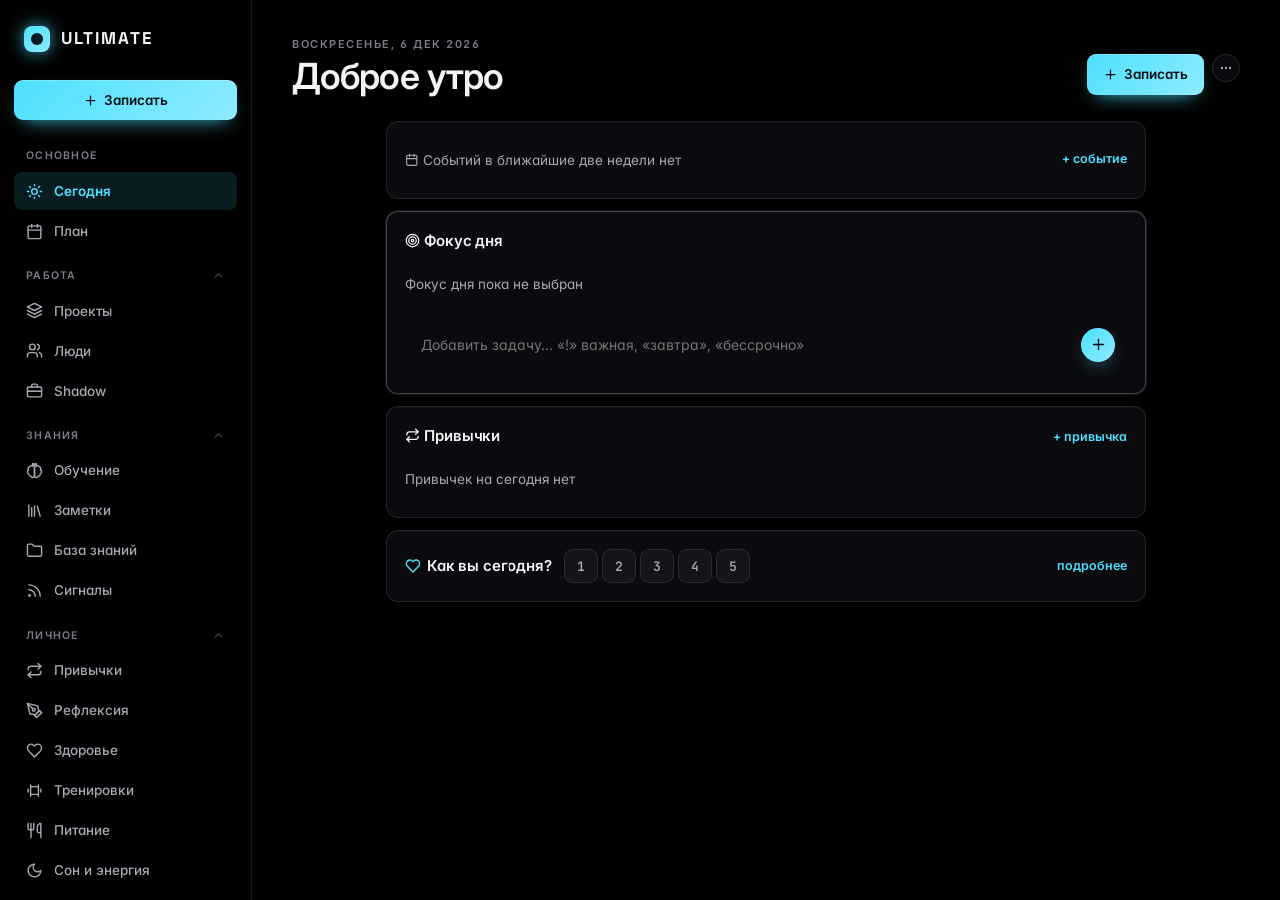
==== commit a993cff7: "Раздел «Сигналы»: источники новостей (сайты, RSS, Telegram), лента, сводка помощником; локальный сер" ====
--- a/index.html
+++ b/index.html
@@ -28,6 +28,7 @@
 <link rel="stylesheet" href="src/css/learning.css">
 <link rel="stylesheet" href="src/css/journal.css">
 <link rel="stylesheet" href="src/css/body.css">
+<link rel="stylesheet" href="src/css/signals.css">
 </head>
 <body>
 <div id="app">
--- a/src/styles.css
+++ b/src/styles.css
@@ -818,3 +818,4 @@
 @media (max-width: 860px) { .page-head .btn[data-capture] { display: none; } }
 .page-head .stat-line { margin: 8px 0 0; }
 @media (max-width: 480px) { .tabs { flex-wrap: wrap; } .tabs .tab { padding: 9px 9px; min-height: 40px; font-size: 13px; } }
+.advice-text { white-space: pre-wrap; line-height: 1.55; }
--- a/src/css/signals.css
+++ b/src/css/signals.css
@@ -0,0 +1,59 @@
+/* Сигналы: лента новостей, сводка, источники */
+.sg-body { margin-top: 14px; }
+.sg-feed { display: flex; flex-direction: column; gap: 18px; }
+.sg-day-title { font-size: 11px; color: var(--fg-3); letter-spacing: 0.12em; text-transform: uppercase; font-weight: 600; margin: 4px 0 8px; }
+.sg-item { padding: 12px 14px; border: 1px solid var(--line); border-radius: 14px; background: var(--surface); margin-bottom: 8px; display: flex; flex-direction: column; gap: 6px; transition: border-color .2s; }
+.sg-item:hover { border-color: var(--line-2); }
+.sg-item.is-read { opacity: .72; }
+.sg-item.is-read:hover, .sg-item.is-open { opacity: 1; }
+.sg-item.is-saved { border-left: 3px solid var(--accent); }
+.sg-item-head { display: flex; align-items: center; gap: 8px; font-size: 11.5px; color: var(--fg-3); }
+.sg-src { font-weight: 600; color: var(--fg-2); }
+.sg-time { font-family: var(--font-num); }
+.sg-title { background: none; border: 0; padding: 0; text-align: left; font: inherit; font-size: 14.5px; font-weight: 600; line-height: 1.35; color: var(--fg); cursor: pointer; overflow-wrap: anywhere; }
+.sg-item.is-read .sg-title { font-weight: 500; }
+.sg-title:hover { color: var(--accent); }
+.sg-summary { font-size: 13px; color: var(--fg-2); line-height: 1.5; white-space: pre-wrap; overflow-wrap: anywhere; }
+.sg-summary.clamp { display: -webkit-box; -webkit-line-clamp: 2; -webkit-box-orient: vertical; overflow: hidden; white-space: normal; }
+.sg-actions { display: flex; align-items: center; gap: 6px; flex-wrap: wrap; margin-top: 2px; }
+.sg-actions .btn.sm { text-decoration: none; }
+.sg-actions .btn .faint { font-weight: 400; font-size: 11px; }
+.sg-actions .icon-btn.sm { width: 30px; height: 30px; }
+.sg-actions .icon-btn.on { color: var(--accent); border-color: var(--accent); }
+.sg-actions .link { margin-left: auto; }
+
+/* Сводка */
+.sg-digest { display: flex; flex-direction: column; gap: 14px; max-width: 820px; }
+.sg-digest-text { font-size: 14px; line-height: 1.6; }
+.sg-digest-text h4 { font-size: 12px; letter-spacing: 0.1em; text-transform: uppercase; color: var(--fg-3); margin: 14px 0 6px; font-weight: 700; }
+.sg-digest-text h4:first-child { margin-top: 0; }
+.sg-digest-text p { margin: 0 0 8px; }
+.sg-digest-text ul, .sg-digest-text ol { margin: 0 0 8px; padding-left: 20px; }
+.sg-digest-text li { margin: 0 0 6px; }
+.sg-digest-text b { font-weight: 600; }
+.sg-digest .field { display: flex; flex-direction: column; gap: 4px; }
+details.sg-past > summary, details.sg-adv > summary { list-style: none; display: inline-flex; align-items: center; gap: 6px; cursor: pointer; }
+details.sg-past > summary::-webkit-details-marker, details.sg-adv > summary::-webkit-details-marker { display: none; }
+
+/* Источники */
+.sg-sources { display: flex; flex-direction: column; gap: 14px; max-width: 820px; }
+.sg-add .input.grow { flex: 1 1 260px; }
+.sg-src-list { padding: 0 6px; }
+.sg-src { align-items: flex-start; }
+.sg-src.is-paused .main { opacity: .6; }
+.sg-src-name { background: none; border: 0; padding: 0; font: inherit; font-weight: 600; font-size: 14px; color: var(--fg); text-align: left; cursor: pointer; }
+.sg-src-name:hover { color: var(--accent); }
+.sg-adv .field { display: flex; flex-direction: column; gap: 4px; }
+
+/* Главная */
+.sg-today-list { display: flex; flex-direction: column; gap: 6px; }
+.sg-today-list .sg-today-item { display: flex; gap: 8px; align-items: baseline; font-size: 13px; }
+.sg-today-list .sg-today-item .sg-src { white-space: nowrap; font-size: 11px; }
+
+@media (max-width: 860px) {
+  .sg-item { padding: 12px; }
+  .sg-actions .icon-btn.sm { width: 36px; height: 36px; }
+  .sg-actions .btn.sm { min-height: 36px; }
+  .sg-src { flex-direction: column; }
+  .sg-src > .row { align-self: flex-end; }
+}
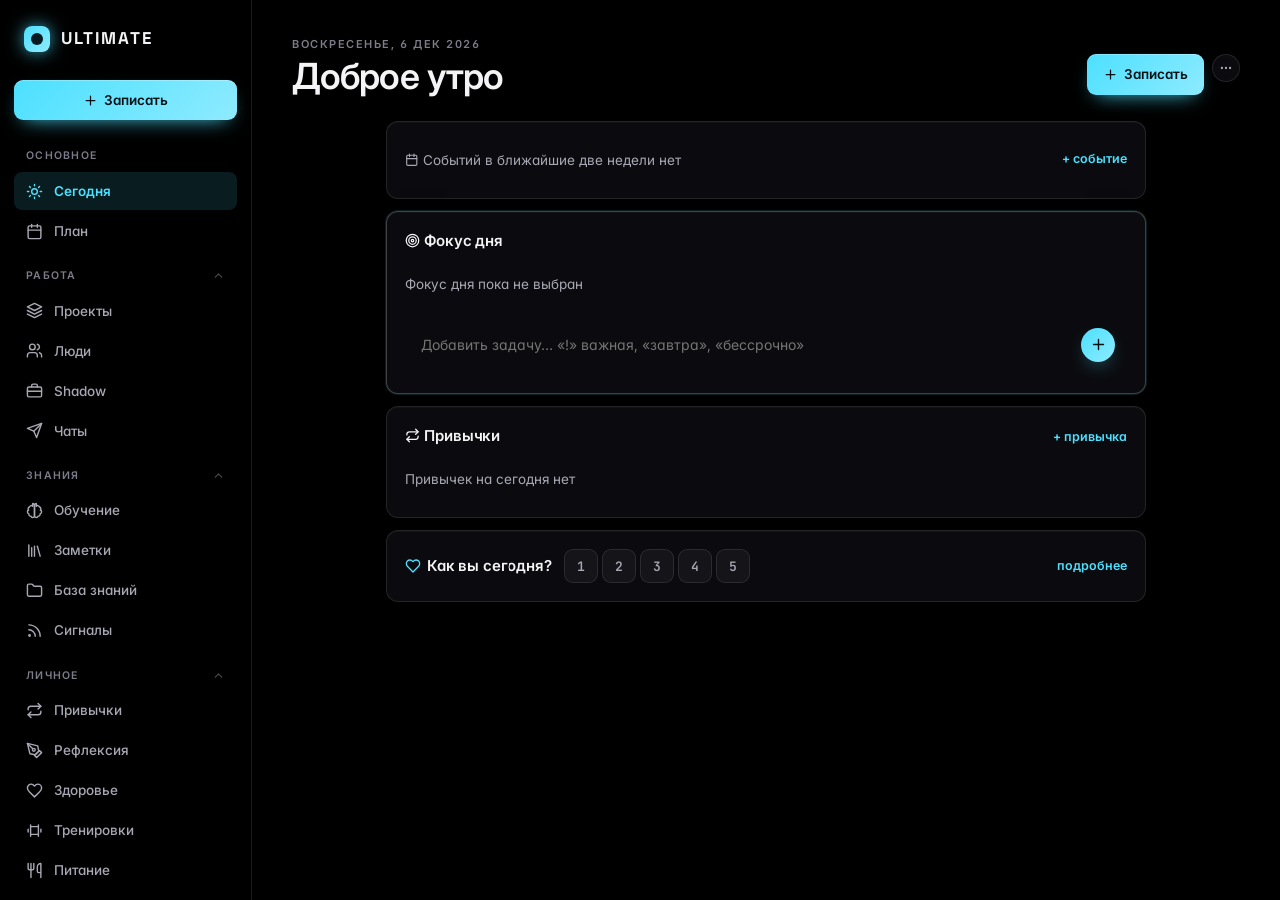
==== commit 9619be84: "Раздел «Чаты»: переписка Telegram с Mac (Telethon), кто ждёт ответа, обещания и просьбы, сводка, пои" ====
--- a/index.html
+++ b/index.html
@@ -29,6 +29,7 @@
 <link rel="stylesheet" href="src/css/journal.css">
 <link rel="stylesheet" href="src/css/body.css">
 <link rel="stylesheet" href="src/css/signals.css">
+<link rel="stylesheet" href="src/css/chats.css">
 </head>
 <body>
 <div id="app">
--- a/src/css/chats.css
+++ b/src/css/chats.css
@@ -0,0 +1,31 @@
+/* Чаты Telegram */
+.tg-body { margin-top: 14px; display: flex; flex-direction: column; gap: 14px; max-width: 860px; }
+.tg-steps { margin: 8px 0 0; padding-left: 20px; font-size: 13.5px; line-height: 1.6; }
+.tg-steps li { margin-bottom: 4px; }
+.tg-wait { display: flex; flex-direction: column; gap: 8px; }
+.tg-wait-item { padding: 12px 14px; border: 1px solid var(--line); border-radius: 14px; background: var(--surface); display: flex; flex-direction: column; gap: 6px; }
+.tg-wait-item .tg-name { font-weight: 600; font-size: 14px; }
+.tg-wait-item .tg-ago { font-size: 11.5px; color: var(--warn); font-family: var(--font-num); white-space: nowrap; }
+.tg-msg { font-size: 13px; color: var(--fg-2); line-height: 1.45; overflow-wrap: anywhere; }
+.tg-msg b { color: var(--fg); font-weight: 600; }
+.tg-thread { display: flex; flex-direction: column; gap: 3px; border-left: 2px solid var(--line); padding-left: 10px; }
+.tg-sec { margin-top: 6px; }
+.tg-sec h4 { font-size: 12px; letter-spacing: 0.1em; text-transform: uppercase; color: var(--fg-3); margin: 14px 0 8px; font-weight: 700; }
+.tg-sec h4:first-child { margin-top: 0; }
+.tg-row { display: flex; align-items: flex-start; gap: 10px; padding: 8px 0; border-bottom: 1px solid var(--line); font-size: 13.5px; }
+.tg-row:last-child { border-bottom: 0; }
+.tg-row .main { flex: 1; min-width: 0; }
+.tg-row .tiny { margin-top: 2px; }
+.tg-row .btn.sm { white-space: nowrap; }
+.tg-summary { margin: 0; padding-left: 20px; font-size: 13.5px; line-height: 1.55; }
+.tg-summary li { margin-bottom: 5px; }
+.tg-chat { display: flex; align-items: center; gap: 12px; padding: 9px 6px; margin: 0 -6px; border-bottom: 1px solid var(--line); }
+.tg-chat:last-child { border-bottom: 0; }
+.tg-chat.off .main { opacity: .5; }
+.tg-chat input[type=checkbox] { width: 18px; height: 18px; }
+.tg-today-list { display: flex; flex-direction: column; gap: 5px; font-size: 13px; }
+.tg-today-list .row { gap: 8px; }
+@media (max-width: 860px) {
+  .tg-row { flex-direction: column; }
+  .tg-row .btn.sm { align-self: flex-start; min-height: 36px; }
+}
